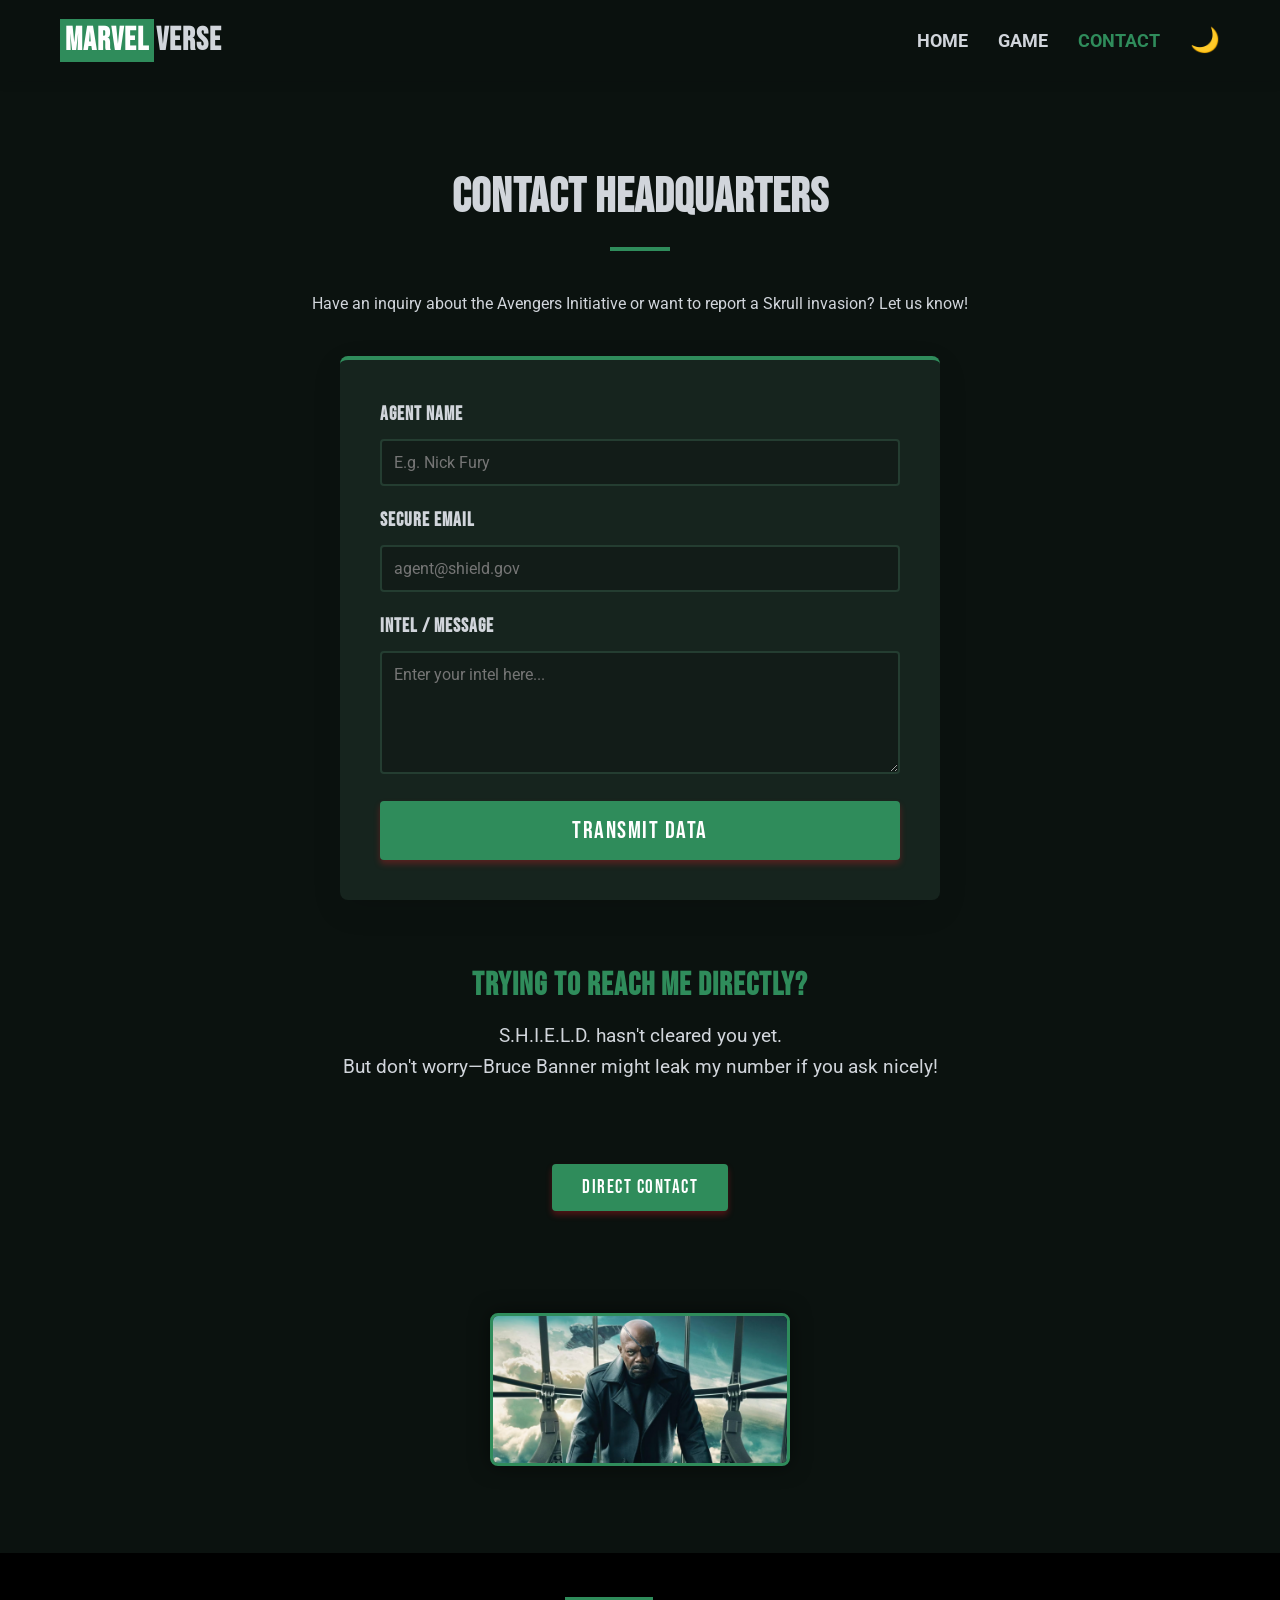
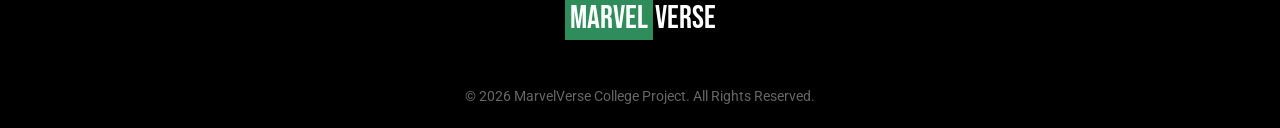
==== contact.html @ a959912c "first commit" ====
<!DOCTYPE html>
<html lang="en">
<head>
    <meta charset="UTF-8">
    <meta name="viewport" content="width=device-width, initial-scale=1.0">
    <title>MarvelVerse | Contact HQ</title>
    <!-- Google Fonts -->
    <link rel="preconnect" href="https://fonts.googleapis.com">
    <link rel="preconnect" href="https://fonts.gstatic.com" crossorigin>
    <link href="https://fonts.googleapis.com/css2?family=Bebas+Neue&family=Roboto:wght@300;400;700&display=swap" rel="stylesheet">
    <link rel="stylesheet" href="style.css">
    <style>
        .contact-form-wrapper {
            background-color: var(--card-bg);
            padding: 40px;
            border-radius: 8px;
            box-shadow: 0 10px 30px rgba(0,0,0,0.1);
            max-width: 600px;
            margin: 0 auto;
            border-top: 4px solid var(--primary-color);
        }

        .form-group {
            margin-bottom: 20px;
            position: relative;
        }

        .form-group label {
            display: block;
            margin-bottom: 8px;
            font-weight: bold;
            font-family: 'Bebas Neue', cursive;
            font-size: 1.2rem;
            letter-spacing: 1px;
        }

        .form-control {
            width: 100%;
            padding: 12px;
            border: 2px solid var(--border-color);
            background-color: var(--bg-alt);
            color: var(--text-color);
            border-radius: 4px;
            font-family: 'Roboto', sans-serif;
            font-size: 1rem;
            transition: var(--transition);
        }

        .form-control:focus {
            outline: none;
            border-color: var(--primary-color);
        }

        .error-msg {
            color: var(--primary-color);
            font-size: 0.85rem;
            margin-top: 5px;
            display: none;
            font-weight: bold;
        }

        .success-msg {
            background-color: #28a745;
            color: white;
            padding: 15px;
            border-radius: 4px;
            text-align: center;
            font-weight: bold;
            margin-bottom: 20px;
            display: none;
        }

        .btn-submit {
            width: 100%;
            padding: 15px;
            font-size: 1.5rem;
        }

        @media (max-width: 480px) {
            .contact-form-wrapper {
                padding: 20px;
            }
        }
    </style>
</head>
<body class="bg-alt">
    <!-- Navbar -->
    <nav class="navbar" id="navbar">
        <div class="nav-container">
            <h1 class="logo"><a href="index.html" style="color:inherit;"><span class="marvel-bg">Marvel</span>Verse</a></h1>
            <ul class="nav-links">
                <li><a href="index.html">Home</a></li>
                <li><a href="game.html">Game</a></li>
                <li><a href="contact.html" class="active">Contact</a></li>
                <li><button id="theme-toggle" class="theme-btn" aria-label="Toggle Dark Mode">🌙</button></li>
            </ul>
            <div class="hamburger">
                <span class="bar"></span>
                <span class="bar"></span>
                <span class="bar"></span>
            </div>
        </div>
    </nav>

    <!-- Contact Section -->
    <section class="contact-section section-padding" style="margin-top: 80px; min-height: calc(100vh - 80px - 100px); display: flex; align-items: center;">
        <div class="container" style="width: 100%;">
            
            <div class="text-center fade-in scroll-anim" style="margin-bottom: 40px;">
                <h2 class="section-title">Contact Headquarters</h2>
                <div class="title-underline center-line colored"></div>
                <p>Have an inquiry about the Avengers Initiative or want to report a Skrull invasion? Let us know!</p>
            </div>

            <div class="contact-form-wrapper fade-in scroll-anim">
                <div id="success-box" class="success-msg">
                    Transmission Sent! We have received your message.
                </div>
                
                <form id="contact-form" action="https://formsubmit.co/chapagainbishes16@gmail.com" method="POST">
                    <!-- Disable FormSubmit captcha for smooth JS background transmission -->
                    <input type="hidden" name="_captcha" value="false">
                    
                    <div class="form-group">
                        <label for="name">Agent Name</label>
                        <input type="text" id="name" name="name" class="form-control" placeholder="E.g. Nick Fury">
                        <div class="error-msg" id="name-error">Name cannot be empty.</div>
                    </div>
                    
                    <div class="form-group">
                        <label for="email">Secure Email</label>
                        <input type="email" id="email" name="email" class="form-control" placeholder="agent@shield.gov">
                        <div class="error-msg" id="email-error">Please enter a valid email format.</div>
                    </div>
                    
                    <div class="form-group">
                        <label for="message">Intel / Message</label>
                        <textarea id="message" name="message" class="form-control" rows="5" placeholder="Enter your intel here..."></textarea>
                        <div class="error-msg" id="message-error">Message must be at least 10 characters long.</div>
                    </div>
                    
                    <button type="submit" class="btn btn-primary btn-submit">Transmit Data</button>
                </form>
            </div>
            
            <!-- Meme & Runaway Button Section -->
            <div class="meme-text text-center fade-in scroll-anim" style="margin-top: 60px;">
                <h3 style="color: var(--primary-color); font-family: 'Bebas Neue', cursive; font-size: 2rem; letter-spacing: 1px;">Trying to reach me directly?</h3>
                <p style="font-size: 1.2rem; margin-top: 10px;">S.H.I.E.L.D. hasn't cleared you yet.<br>But don't worry—Bruce Banner might leak my number if you ask nicely!</p>
                
                <div class="runaway-container" style="position: relative; height: 150px; width: 100%; margin-top: 30px; display: flex; justify-content: center; align-items: center;">
                    <button id="runaway-btn" class="btn btn-primary" style="position: absolute; transition: all 0.2s ease;">Direct Contact</button>
                </div>
                
                <div style="margin-top: 50px;">
                    <img src="assets/nickfury.avif" alt="Nick Fury Glare" style="max-width: 300px; border-radius: 8px; border: 3px solid var(--primary-color); box-shadow: 0 0 20px rgba(0,0,0,0.5);">
                </div>
            </div>

        </div>
    </section>

    <!-- Footer -->
    <footer>
        <div class="container footer-content">
            <div class="footer-logo"><span class="marvel-bg">Marvel</span>Verse</div>
            <p>&copy; 2026 MarvelVerse College Project. All Rights Reserved.</p>
        </div>
    </footer>

    <script src="script.js"></script>
</body>
</html>
---- style.css ----
/* =========================================
   VARIABLES & GLOBAL STYLES
   ========================================= */
:root {
    --primary-color: #2f8c5b; /* Doomsday Green */
    --primary-dark: #1b633b;
    --text-color: #d1d5db; /* Light gray text */
    --bg-color: #0b120f; /* Deep dark obsidian/green */
    --bg-alt: #121c18;
    --header-bg: rgba(11, 18, 15, 0.95);
    --card-bg: #16241e;
    --border-color: #243d31;
    --accent-gold: #c29f27;
    --doomsday-red: #EC1D24; /* Bold glowing red requirement */
    --transition: all 0.3s ease;
}

/* Dark Mode Variables */
[data-theme="dark"] {
    --primary-color: #1b633b;
    --text-color: #ffffff;
    --bg-color: #000000;
    --bg-alt: #0a0a0a;
    --header-bg: rgba(0, 0, 0, 0.95);
    --card-bg: #111111;
    --border-color: #222222;
}

* {
    margin: 0;
    padding: 0;
    box-sizing: border-box;
}

body {
    font-family: 'Roboto', sans-serif;
    color: var(--text-color);
    background-color: var(--bg-color);
    line-height: 1.6;
    transition: background-color 0.3s, color 0.3s;
    overflow-x: hidden;
}

h1, h2, h3, h4, .hero-title, .logo {
    font-family: 'Bebas Neue', cursive;
    letter-spacing: 1px;
}

a {
    text-decoration: none;
    color: var(--text-color);
    transition: var(--transition);
}

ul {
    list-style: none;
}

.container {
    max-width: 1200px;
    margin: 0 auto;
    padding: 0 20px;
}

.section-padding {
    padding: 80px 0;
}

.text-center { text-align: center; }
.text-white { color: #fff !important; }
.bg-dark { background-color: #111; color: #fff; }
[data-theme="dark"] .bg-dark { background-color: #0a0a0a; }

/* Buttons */
.btn {
    display: inline-block;
    padding: 12px 30px;
    font-size: 1.2rem;
    font-family: 'Bebas Neue', cursive;
    letter-spacing: 1.5px;
    border: none;
    cursor: pointer;
    border-radius: 4px;
    transition: var(--transition);
    text-transform: uppercase;
}

.btn-primary {
    background-color: var(--primary-color);
    color: #fff;
    box-shadow: 0 4px 6px rgba(236, 29, 36, 0.3);
}

.btn-primary:hover {
    background-color: var(--primary-dark);
    transform: translateY(-2px);
    box-shadow: 0 6px 12px rgba(236, 29, 36, 0.4);
}

/* Titles & Underlines */
.section-title {
    font-size: 3rem;
    margin-bottom: 10px;
    text-transform: uppercase;
}

.title-underline {
    height: 4px;
    width: 60px;
    background-color: var(--primary-color);
    margin-bottom: 30px;
}

.center-line {
    margin: 0 auto 40px auto;
}

/* =========================================
   NAVIGATION
   ========================================= */
.navbar {
    position: fixed;
    top: 0;
    left: 0;
    width: 100%;
    background-color: var(--header-bg);
    box-shadow: 0 2px 10px rgba(0,0,0,0.1);
    z-index: 1000;
    transition: var(--transition);
}

.nav-container {
    display: flex;
    justify-content: space-between;
    align-items: center;
    max-width: 1200px;
    margin: 0 auto;
    padding: 15px 20px;
}

.logo {
    font-size: 2rem;
    color: var(--text-color);
}

.marvel-bg {
    background-color: var(--primary-color);
    color: white;
    padding: 2px 5px;
    margin-right: 2px;
}

.nav-links {
    display: flex;
    align-items: center;
    gap: 30px;
}

.nav-links a {
    font-weight: 700;
    font-size: 1.1rem;
    text-transform: uppercase;
}

.nav-links a:hover,
.nav-links a.active {
    color: var(--primary-color);
}

.theme-btn {
    background: none;
    border: none;
    font-size: 1.5rem;
    cursor: pointer;
    color: var(--text-color);
}

/* Hamburger */
.hamburger {
    display: none;
    cursor: pointer;
}

.hamburger .bar {
    display: block;
    width: 25px;
    height: 3px;
    margin: 5px auto;
    -webkit-transition: all 0.3s ease-in-out;
    transition: all 0.3s ease-in-out;
    background-color: var(--text-color);
}

/* =========================================
   HERO SECTION
   ========================================= */
.hero {
    min-height: 100vh;
    background: url('assets/marvel.jpg') no-repeat center center;
    background-size: cover;
    background-position: center top; /* Keeps main Marvel characters' heads visible */
    background-attachment: fixed; /* Creates a premium parallax effect and helps perceived resolution */
    image-rendering: high-quality;
    position: relative;
    display: flex;
    align-items: center;
    justify-content: center;
    text-align: center;
    color: #fff;
    margin-top: 0;
}

.hero-overlay {
    position: absolute;
    top: 0;
    left: 0;
    width: 100%;
    height: 100%;
    background: rgba(0, 0, 0, 0.6);
    z-index: 1;
}

.hero-content {
    position: relative;
    z-index: 2;
    padding: 0 20px;
    max-width: 800px;
}

.hero-title {
    font-size: 5rem;
    text-transform: uppercase;
    margin-bottom: 20px;
    text-shadow: 2px 2px 10px rgba(0,0,0,0.8);
}

.hero-subtitle {
    font-size: 1.2rem;
    margin-bottom: 30px;
    text-shadow: 1px 1px 5px rgba(0,0,0,0.8);
}

/* =========================================
   STAN LEE SECTION
   ========================================= */
.flex-row {
    display: flex;
    align-items: center;
    gap: 50px;
}

.stan-image-wrapper {
    flex: 1;
}

.stan-image-wrapper img {
    width: 100%;
    max-width: 450px;
    height: auto;
    aspect-ratio: 4 / 5; /* Forces a consistent portrait layout */
    object-fit: cover; /* Prevents stretching and distortion */
    object-position: center top; /* Focuses clearly on Stan Lee's face */
    border-radius: 12px;
    box-shadow: 12px 12px 0 var(--primary-color), 0 10px 30px rgba(0,0,0,0.5); /* extra 3D pop */
    image-rendering: high-quality; /* Better resolution */
}

.stan-text-wrapper {
    flex: 1;
}

.stan-text-wrapper p {
    margin-bottom: 20px;
    font-size: 1.1rem;
}

/* =========================================
   UPCOMING MOVIES SECTION
   ========================================= */
.movies-grid {
    display: grid;
    grid-template-columns: repeat(auto-fit, minmax(300px, 1fr));
    gap: 40px;
    margin-top: 40px;
}

.movie-card {
    background-color: var(--card-bg);
    border-radius: 8px;
    overflow: hidden;
    box-shadow: 0 10px 20px rgba(0,0,0,0.5);
    border: 2px solid var(--border-color);
    transition: var(--transition);
}

.movie-card:hover {
    transform: translateY(-10px);
    box-shadow: 0 15px 30px rgba(47, 140, 91, 0.4);
    border-color: var(--primary-color);
}

.movie-image {
    width: 100%;
    height: 400px;
    object-fit: cover;
    border-bottom: 2px solid var(--border-color);
}

.movie-info {
    padding: 25px 20px;
    text-align: center;
}

.movie-info h3 {
    font-size: 2rem;
    margin-bottom: 10px;
    font-family: 'Bebas Neue', cursive;
    color: var(--text-color);
}

.movie-info p {
    font-size: 1rem;
    color: #999;
}

/* =========================================
   COUNTDOWN TIMER SECTION
   ========================================= */
.countdown-section {
    position: relative;
    overflow: hidden;
    background: radial-gradient(circle at center, #1a0505 0%, #000000 100%);
}

.countdown-container {
    display: flex;
    justify-content: center;
    gap: 20px;
    flex-wrap: wrap;
    margin: 40px 0;
}

.time-box {
    background-color: rgba(20, 0, 0, 0.8);
    border: 2px solid var(--doomsday-red);
    border-radius: 10px;
    padding: 20px;
    min-width: 120px;
    box-shadow: 0 0 15px rgba(236, 29, 36, 0.5); /* Glowing Red */
    animation: pulseGlow 2s infinite alternate;
}

.time-number {
    display: block;
    font-size: 4rem;
    font-family: 'Bebas Neue', cursive;
    color: var(--doomsday-red);
    text-shadow: 0 0 10px var(--doomsday-red);
}

.time-label {
    display: block;
    font-size: 1.2rem;
    color: #fff;
    text-transform: uppercase;
    letter-spacing: 2px;
}

.progress-bar-container {
    width: 100%;
    max-width: 600px;
    height: 10px;
    background-color: #333;
    border-radius: 5px;
    margin: 0 auto;
    overflow: hidden;
    box-shadow: 0 0 10px rgba(0,0,0,0.5) inset;
}

.progress-bar {
    height: 100%;
    width: 0%;
    background-color: var(--doomsday-red);
    box-shadow: 0 0 10px var(--doomsday-red);
    transition: width 1s linear;
}

@keyframes pulseGlow {
    0% { box-shadow: 0 0 10px rgba(236, 29, 36, 0.2); }
    100% { box-shadow: 0 0 25px rgba(236, 29, 36, 0.8); }
}

.shake-anim {
    animation: shake 0.5s infinite;
}

@keyframes shake {
    0% { transform: translate(1px, 1px) rotate(0deg); }
    10% { transform: translate(-1px, -2px) rotate(-1deg); }
    20% { transform: translate(-3px, 0px) rotate(1deg); }
    30% { transform: translate(3px, 2px) rotate(0deg); }
    40% { transform: translate(1px, -1px) rotate(1deg); }
    50% { transform: translate(-1px, 2px) rotate(-1deg); }
    60% { transform: translate(-3px, 1px) rotate(0deg); }
    70% { transform: translate(3px, 1px) rotate(-1deg); }
    80% { transform: translate(-1px, -1px) rotate(1deg); }
    90% { transform: translate(1px, 2px) rotate(0deg); }
    100% { transform: translate(1px, -2px) rotate(-1deg); }
}

/* =========================================
   TOPICS / CARDS SECTION
   ========================================= */
.features-grid {
    display: grid;
    grid-template-columns: repeat(auto-fit, minmax(280px, 1fr));
    gap: 30px;
    margin-top: 40px;
}

.feature-card {
    background-color: var(--card-bg);
    color: var(--text-color);
    padding: 30px 20px;
    border-radius: 8px;
    text-align: center;
    box-shadow: 0 5px 15px rgba(0,0,0,0.05);
    transition: var(--transition);
    border-top: 4px solid var(--primary-color);
}

.feature-card:hover {
    transform: translateY(-10px);
    box-shadow: 0 15px 30px rgba(0,0,0,0.1);
}

[data-theme="dark"] .feature-card {
    box-shadow: 0 5px 15px rgba(0,0,0,0.5);
}

[data-theme="dark"] .feature-card:hover {
    box-shadow: 0 15px 30px rgba(0,0,0,0.7);
}

.card-icon {
    font-size: 3rem;
    margin-bottom: 15px;
}

.feature-card h3 {
    font-size: 1.5rem;
    margin-bottom: 15px;
}

/* =========================================
   TEAM SECTION
   ========================================= */
.team-grid {
    display: grid;
    grid-template-columns: repeat(auto-fit, minmax(250px, 1fr));
    gap: 40px;
    margin-top: 40px;
}

.team-card {
    text-align: center;
}

.team-avatar {
    width: 180px;
    height: 180px;
    border-radius: 50%;
    object-fit: cover;
    margin-bottom: 20px;
    border: 5px solid var(--primary-color);
    transition: var(--transition);
}

.team-card:hover .team-avatar {
    transform: scale(1.05);
    box-shadow: 0 10px 20px rgba(236, 29, 36, 0.3);
}

.team-card h3 {
    font-size: 1.8rem;
    margin-bottom: 5px;
}

.team-card .role {
    color: #777;
    font-weight: 700;
}

[data-theme="dark"] .team-card .role {
    color: #aaa;
}

/* =========================================
   FOOTER
   ========================================= */
footer {
    background-color: #000;
    color: #fff;
    padding: 40px 0 20px;
    text-align: center;
}

.footer-content {
    display: flex;
    flex-direction: column;
    align-items: center;
    gap: 20px;
}

.footer-logo {
    font-family: 'Bebas Neue', cursive;
    font-size: 2rem;
}

.socials a {
    color: #fff;
    margin: 0 10px;
    font-size: 1.2rem;
    font-weight: bold;
    border: 2px solid #fff;
    border-radius: 50%;
    width: 40px;
    height: 40px;
    display: inline-flex;
    align-items: center;
    justify-content: center;
    transition: var(--transition);
}

.socials a:hover {
    background-color: var(--primary-color);
    border-color: var(--primary-color);
    color: #fff;
}

footer p {
    margin-top: 20px;
    color: #666;
    font-size: 0.9rem;
}

/* =========================================
   ANIMATIONS & UTILITIES
   ========================================= */
.fade-in {
    opacity: 0;
    transform: translateY(30px);
    transition: opacity 0.8s ease-out, transform 0.8s ease-out;
}

.fade-in.appear {
    opacity: 1;
    transform: translateY(0);
}

/* =========================================
   MEDIA QUERIES (RESPONSIVE)
   ========================================= */
@media (max-width: 768px) {
    .hamburger {
        display: block;
    }

    .hamburger.active .bar:nth-child(2) { opacity: 0; }
    .hamburger.active .bar:nth-child(1) { transform: translateY(8px) rotate(45deg); }
    .hamburger.active .bar:nth-child(3) { transform: translateY(-8px) rotate(-45deg); }

    .nav-links {
        position: fixed;
        left: -100%;
        top: 70px;
        gap: 0;
        flex-direction: column;
        background-color: var(--header-bg);
        width: 100%;
        text-align: center;
        transition: 0.3s;
        box-shadow: 0 10px 10px rgba(0,0,0,0.1);
        padding-bottom: 20px;
    }

    .nav-links.active {
        left: 0;
        overflow-y: auto;
        max-height: calc(100vh - 70px);
    }

    .nav-links li {
        margin: 16px 0;
    }

    .hero {
        background-attachment: scroll; /* Fixes iOS mobile bug with fixed background */
        background-position: center;
        min-height: 80vh; /* Better fitting for mobile viewports */
    }

    .hero-title {
        font-size: 3rem;
    }
    
    .hero-subtitle {
        font-size: 1.1rem;
    }

    .section-title {
        font-size: 2.2rem;
    }

    .flex-row {
        flex-direction: column;
        align-items: center;
        gap: 30px;
    }

    .stan-image-wrapper img {
        margin: 0 auto;
        display: block;
        max-width: 350px;
        width: 100%;
    }

    .movie-image {
        height: 300px;
    }

    .time-box {
        min-width: 90px;
        padding: 15px;
    }

    .time-number {
        font-size: 3rem;
    }

    .time-label {
        font-size: 1rem;
    }
    
    .movies-grid, .features-grid, .team-grid {
        gap: 20px;
        padding: 0 10px;
    }
}

@media (max-width: 480px) {
    .hero-title {
        font-size: 2.2rem;
    }

    .hero-subtitle {
        font-size: 1rem;
    }

    .section-title {
        font-size: 1.8rem;
    }

    .movies-grid {
        grid-template-columns: 1fr;
    }

    .features-grid {
        grid-template-columns: 1fr;
    }

    .team-grid {
        grid-template-columns: 1fr;
    }

    .container {
        padding: 0 15px; /* Adds extra breathing room to containers */
    }

    .countdown-container {
        gap: 10px;
    }

    .time-box {
        min-width: 70px;
        padding: 10px;
    }

    .time-number {
        font-size: 2rem;
    }

    .time-label {
        font-size: 0.8rem;
    }
    
    .btn {
        padding: 10px 20px;
        font-size: 1rem;
    }
    
    .section-padding {
        padding: 50px 0;
    }
    
    #doomsday-message {
        font-size: 1.8rem !important;
    }
}
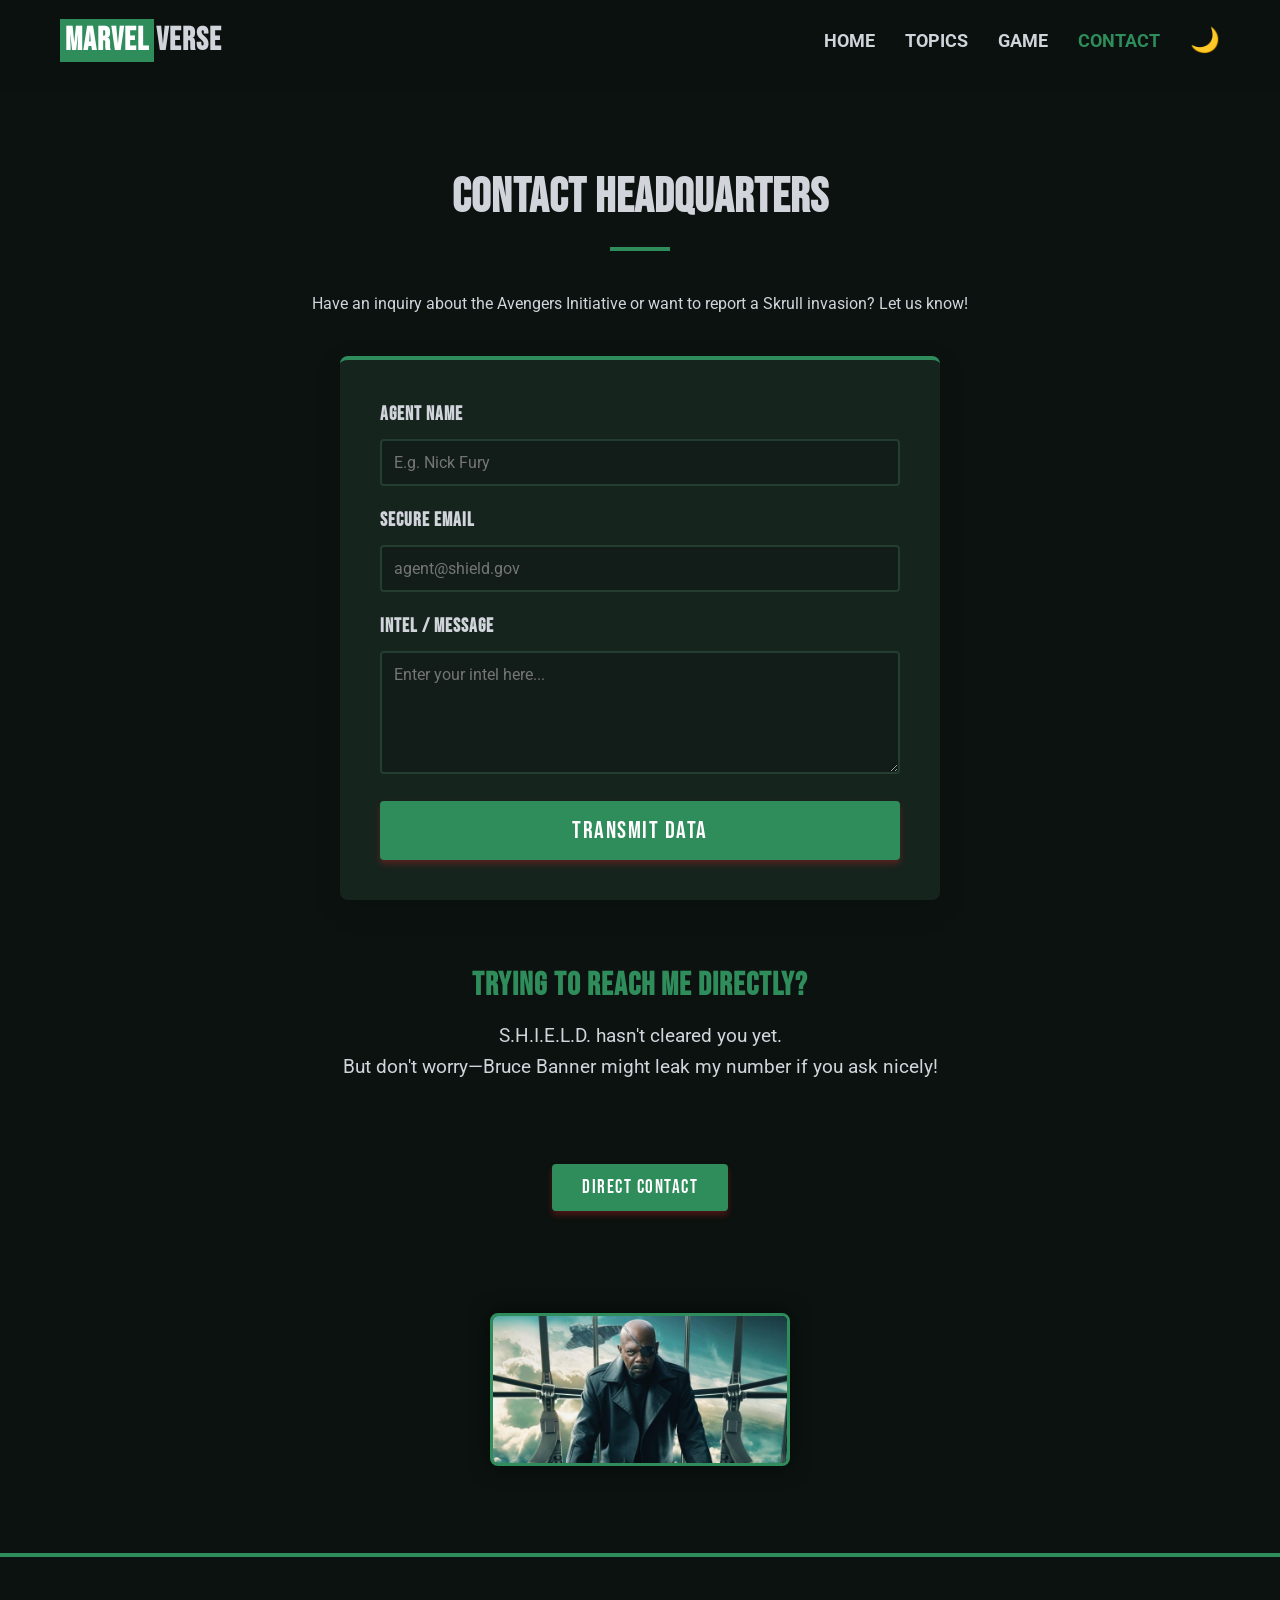
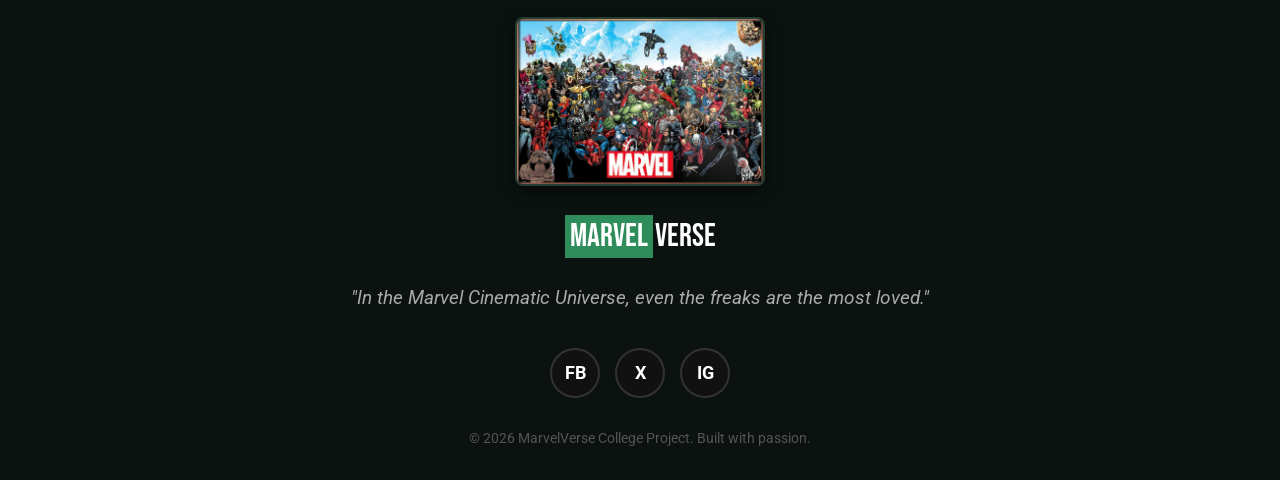
==== commit 9a24cfe8: "first commit" ====
--- a/contact.html
+++ b/contact.html
@@ -90,6 +90,7 @@
             <h1 class="logo"><a href="index.html" style="color:inherit;"><span class="marvel-bg">Marvel</span>Verse</a></h1>
             <ul class="nav-links">
                 <li><a href="index.html">Home</a></li>
+                <li><a href="topics.html">Topics</a></li>
                 <li><a href="game.html">Game</a></li>
                 <li><a href="contact.html" class="active">Contact</a></li>
                 <li><button id="theme-toggle" class="theme-btn" aria-label="Toggle Dark Mode">🌙</button></li>
@@ -160,11 +161,33 @@
         </div>
     </section>
 
+    <!-- Deadpool Custom Modal (Hidden by Default) -->
+    <div id="deadpool-modal" class="modal-overlay hidden">
+        <div class="modal-content text-center">
+            <span class="close-modal" id="close-dp-modal">&times;</span>
+            <img src="assets/deadpool.jpg" alt="Deadpool Intervenes" class="modal-image bounce-anim">
+            <h2 style="color: var(--doomsday-red); font-family: 'Bebas Neue', cursive; font-size: 2.5rem; margin-top: 15px;">Wait... how did you click that?!</h2>
+            <p style="font-size: 1.2rem; margin-top: 10px;">Damn, I am absolutely amazed!<br>S.H.I.E.L.D. security is useless against you.</p>
+            <p style="font-size: 1.5rem; font-weight: bold; margin-top: 15px; color: var(--primary-color);">Here's my direct line:<br>📞 9863199634</p>
+            <p style="font-style: italic; color: #888; font-size: 0.9rem; margin-top: 10px;">(Please don't tell Fury I gave it to you...)</p>
+        </div>
+    </div>
+
     <!-- Footer -->
     <footer>
-        <div class="container footer-content">
+        <div class="container footer-content fade-in scroll-anim">
+            <img src="assets/marvel.jpg" alt="Marvel Universe" class="footer-image">
             <div class="footer-logo"><span class="marvel-bg">Marvel</span>Verse</div>
-            <p>&copy; 2026 MarvelVerse College Project. All Rights Reserved.</p>
+            
+            <p class="footer-quote">"In the Marvel Cinematic Universe, even the freaks are the most loved."</p>
+            
+            <div class="socials">
+                <a href="https://www.facebook.com/Marvel/" target="_blank" rel="noopener noreferrer" title="Facebook">FB</a>
+                <a href="https://x.com/Marvel" target="_blank" rel="noopener noreferrer" title="X (Twitter)">X</a>
+                <a href="https://www.instagram.com/marvel/?hl=en" target="_blank" rel="noopener noreferrer" title="Instagram">IG</a>
+            </div>
+            
+            <p style="margin-top: 10px; color: #555; font-size: 0.85rem;">&copy; 2026 MarvelVerse College Project. Built with passion.</p>
         </div>
     </footer>
 
--- a/style.css
+++ b/style.css
@@ -196,11 +196,9 @@
    ========================================= */
 .hero {
     min-height: 100vh;
-    background: url('assets/marvel.jpg') no-repeat center center;
+    background: #000 url('assets/marvel.jpg') no-repeat center center;
     background-size: cover;
-    background-position: center top; /* Keeps main Marvel characters' heads visible */
-    background-attachment: fixed; /* Creates a premium parallax effect and helps perceived resolution */
-    image-rendering: high-quality;
+    background-attachment: fixed; /* Creates a premium parallax effect */
     position: relative;
     display: flex;
     align-items: center;
@@ -208,6 +206,30 @@
     text-align: center;
     color: #fff;
     margin-top: 0;
+    overflow: hidden; /* Prevent video overflow */
+}
+
+.hero-video {
+    position: absolute;
+    top: 50%;
+    left: 50%;
+    width: 100vw;
+    height: 100vh;
+    min-width: 100%;
+    min-height: 100%;
+    object-fit: cover;
+    transform: translate(-50%, -50%);
+    z-index: 0;
+}
+
+.hero-center-img {
+    width: 100%;
+    max-width: 320px;
+    height: auto;
+    border-radius: 12px;
+    box-shadow: 0 10px 40px rgba(0,0,0,0.8), 0 0 20px rgba(236, 29, 36, 0.4);
+    border: 3px solid var(--doomsday-red);
+    margin-bottom: 25px;
 }
 
 .hero-overlay {
@@ -329,7 +351,25 @@
 .countdown-section {
     position: relative;
     overflow: hidden;
-    background: radial-gradient(circle at center, #1a0505 0%, #000000 100%);
+    background: url('assets/doomsday.jpg') no-repeat center center;
+    background-size: cover;
+    background-attachment: fixed;
+}
+
+.countdown-section::before {
+    content: '';
+    position: absolute;
+    top: 0; left: 0; width: 100%; height: 100%;
+    background: rgba(0, 0, 0, 0.7);
+    z-index: 0;
+}
+
+.countdown-section .container, 
+.countdown-section h2, 
+.countdown-section p, 
+.countdown-section .progress-bar-container {
+    position: relative;
+    z-index: 10;
 }
 
 .countdown-container {
@@ -499,10 +539,11 @@
    FOOTER
    ========================================= */
 footer {
-    background-color: #000;
+    background-color: #0b120f;
     color: #fff;
-    padding: 40px 0 20px;
+    padding: 60px 0 30px;
     text-align: center;
+    border-top: 4px solid var(--primary-color);
 }
 
 .footer-content {
@@ -512,37 +553,59 @@
     gap: 20px;
 }
 
+.footer-image {
+    width: 100%;
+    max-width: 250px;
+    border-radius: 8px;
+    box-shadow: 0 5px 15px rgba(0,0,0,0.5);
+    border: 2px solid var(--border-color);
+    margin-bottom: 5px;
+}
+
+.footer-quote {
+    font-style: italic;
+    font-size: 1.2rem;
+    color: #aaa;
+    max-width: 600px;
+    margin: 0 auto;
+    font-family: 'Roboto', sans-serif;
+}
+
 .footer-logo {
     font-family: 'Bebas Neue', cursive;
     font-size: 2rem;
 }
 
+.socials {
+    margin-top: 15px;
+    display: flex;
+    gap: 15px;
+}
+
 .socials a {
     color: #fff;
-    margin: 0 10px;
-    font-size: 1.2rem;
+    font-size: 1.1rem;
     font-weight: bold;
-    border: 2px solid #fff;
+    border: 2px solid #333;
     border-radius: 50%;
-    width: 40px;
-    height: 40px;
+    width: 50px;
+    height: 50px;
     display: inline-flex;
     align-items: center;
     justify-content: center;
-    transition: var(--transition);
+    transition: all 0.3s cubic-bezier(0.175, 0.885, 0.32, 1.275);
+    background: #111;
+    text-decoration: none;
 }
 
 .socials a:hover {
     background-color: var(--primary-color);
     border-color: var(--primary-color);
     color: #fff;
-}
-
-footer p {
-    margin-top: 20px;
-    color: #666;
-    font-size: 0.9rem;
-}
+    transform: translateY(-5px) scale(1.1);
+    box-shadow: 0 10px 20px rgba(47, 140, 91, 0.4);
+}
+
 
 /* =========================================
    ANIMATIONS & UTILITIES
@@ -556,6 +619,72 @@
 .fade-in.appear {
     opacity: 1;
     transform: translateY(0);
+}
+
+/* =========================================
+   MODALS
+   ========================================= */
+.modal-overlay {
+    position: fixed;
+    top: 0; left: 0; width: 100%; height: 100%;
+    background: rgba(0,0,0,0.85);
+    z-index: 10000;
+    display: flex;
+    align-items: center;
+    justify-content: center;
+    opacity: 1;
+    visibility: visible;
+    transition: all 0.3s ease;
+}
+
+.modal-overlay.hidden {
+    opacity: 0;
+    visibility: hidden;
+    pointer-events: none;
+}
+
+.modal-content {
+    background: var(--card-bg);
+    padding: 40px;
+    border-radius: 12px;
+    border: 3px solid var(--doomsday-red);
+    box-shadow: 0 10px 40px rgba(236, 29, 36, 0.4);
+    max-width: 500px;
+    width: 90%;
+    position: relative;
+    color: var(--text-color);
+}
+
+.close-modal {
+    position: absolute;
+    top: 10px; right: 15px;
+    font-size: 2rem;
+    color: #fff;
+    cursor: pointer;
+    transition: color 0.2s;
+}
+
+.close-modal:hover {
+    color: var(--doomsday-red);
+}
+
+.modal-image {
+    width: 100%;
+    max-width: 250px;
+    border-radius: 8px;
+    box-shadow: 0 5px 15px rgba(0,0,0,0.5);
+    margin: 0 auto;
+    display: block;
+}
+
+.bounce-anim {
+    animation: bounce 2s infinite;
+}
+
+@keyframes bounce {
+    0%, 20%, 50%, 80%, 100% { transform: translateY(0); }
+    40% { transform: translateY(-20px); }
+    60% { transform: translateY(-10px); }
 }
 
 /* =========================================
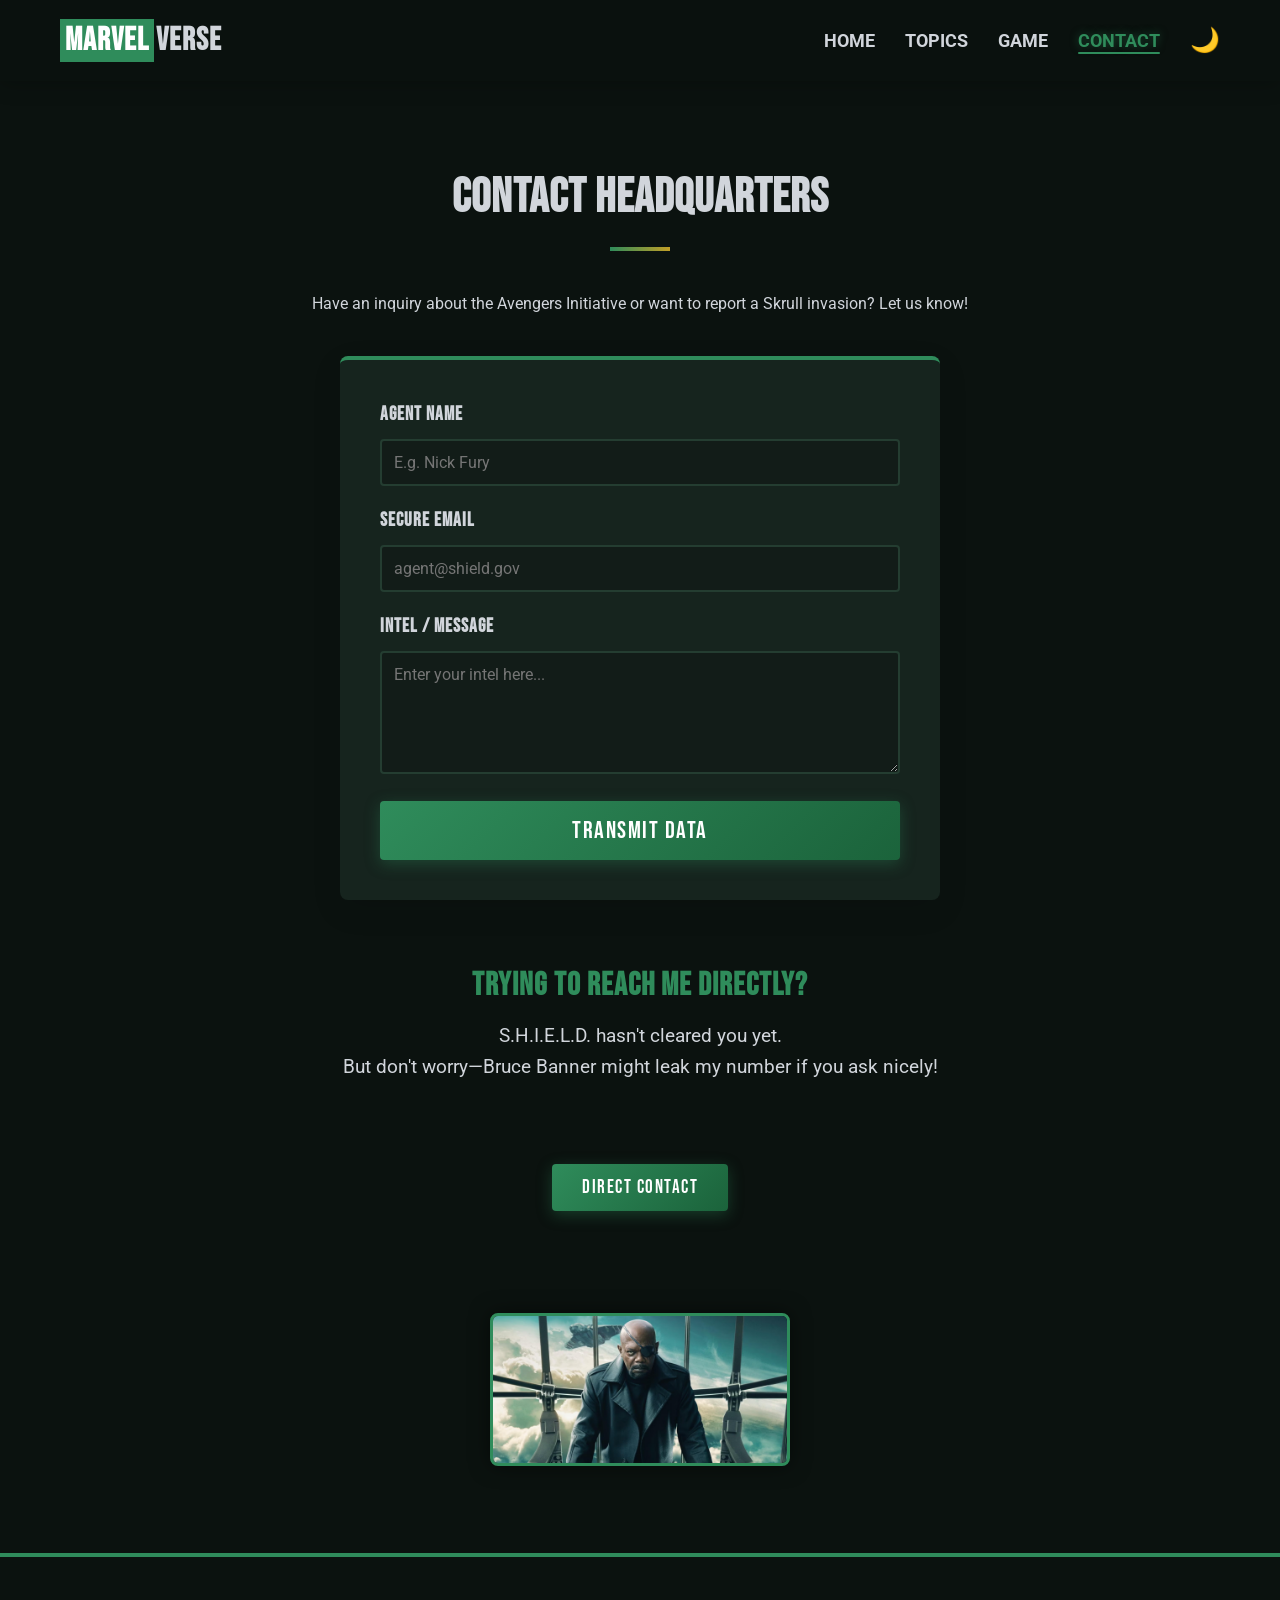
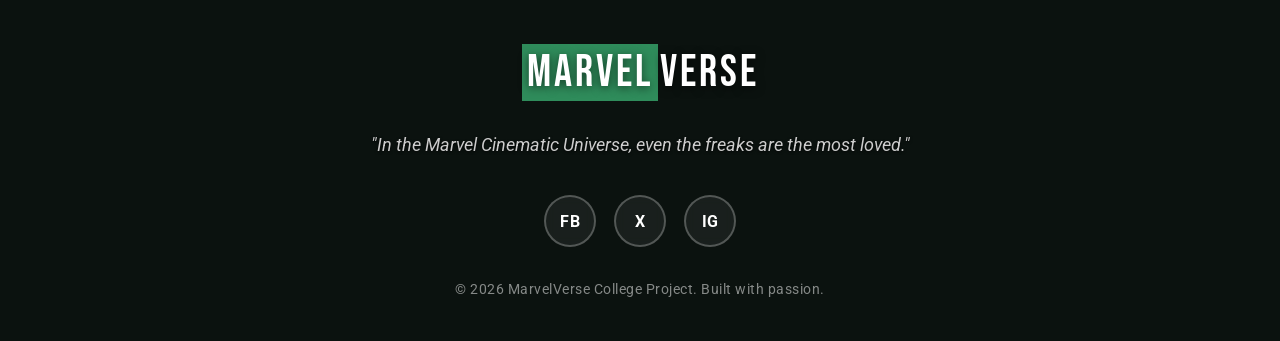
==== commit ab450bb6: "updated" ====
--- a/contact.html
+++ b/contact.html
@@ -176,7 +176,6 @@
     <!-- Footer -->
     <footer>
         <div class="container footer-content fade-in scroll-anim">
-            <img src="assets/marvel.jpg" alt="Marvel Universe" class="footer-image">
             <div class="footer-logo"><span class="marvel-bg">Marvel</span>Verse</div>
             
             <p class="footer-quote">"In the Marvel Cinematic Universe, even the freaks are the most loved."</p>
@@ -187,7 +186,7 @@
                 <a href="https://www.instagram.com/marvel/?hl=en" target="_blank" rel="noopener noreferrer" title="Instagram">IG</a>
             </div>
             
-            <p style="margin-top: 10px; color: #555; font-size: 0.85rem;">&copy; 2026 MarvelVerse College Project. Built with passion.</p>
+            <p class="footer-copy">&copy; 2026 MarvelVerse College Project. Built with passion.</p>
         </div>
     </footer>
 
--- a/style.css
+++ b/style.css
@@ -7,12 +7,15 @@
     --text-color: #d1d5db; /* Light gray text */
     --bg-color: #0b120f; /* Deep dark obsidian/green */
     --bg-alt: #121c18;
-    --header-bg: rgba(11, 18, 15, 0.95);
+    --header-bg: rgba(11, 18, 15, 0.97);
     --card-bg: #16241e;
     --border-color: #243d31;
     --accent-gold: #c29f27;
     --doomsday-red: #EC1D24; /* Bold glowing red requirement */
-    --transition: all 0.3s ease;
+    --transition: all 0.35s cubic-bezier(0.25, 0.46, 0.45, 0.94);
+    --transition-fast: all 0.18s ease;
+    --glow-green: 0 0 18px rgba(47,140,91,0.55);
+    --glow-red: 0 0 18px rgba(236,29,36,0.55);
 }
 
 /* Dark Mode Variables */
@@ -86,15 +89,30 @@
 }
 
 .btn-primary {
-    background-color: var(--primary-color);
+    background: linear-gradient(135deg, var(--primary-color), var(--primary-dark));
     color: #fff;
-    box-shadow: 0 4px 6px rgba(236, 29, 36, 0.3);
+    box-shadow: 0 4px 15px rgba(47, 140, 91, 0.35);
+    position: relative;
+    overflow: hidden;
+}
+
+.btn-primary::after {
+    content: '';
+    position: absolute;
+    inset: 0;
+    background: linear-gradient(135deg, rgba(255,255,255,0.15), transparent);
+    opacity: 0;
+    transition: opacity 0.25s ease;
+}
+
+.btn-primary:hover::after {
+    opacity: 1;
 }
 
 .btn-primary:hover {
-    background-color: var(--primary-dark);
-    transform: translateY(-2px);
-    box-shadow: 0 6px 12px rgba(236, 29, 36, 0.4);
+    background: linear-gradient(135deg, #37a56c, var(--primary-color));
+    transform: translateY(-3px);
+    box-shadow: 0 8px 24px rgba(47, 140, 91, 0.5);
 }
 
 /* Titles & Underlines */
@@ -124,9 +142,11 @@
     left: 0;
     width: 100%;
     background-color: var(--header-bg);
-    box-shadow: 0 2px 10px rgba(0,0,0,0.1);
+    box-shadow: 0 2px 20px rgba(0,0,0,0.25);
     z-index: 1000;
-    transition: var(--transition);
+    transition: padding 0.35s ease, box-shadow 0.35s ease, background-color 0.35s ease;
+    backdrop-filter: blur(12px);
+    -webkit-backdrop-filter: blur(12px);
 }
 
 .nav-container {
@@ -165,6 +185,28 @@
 .nav-links a:hover,
 .nav-links a.active {
     color: var(--primary-color);
+    text-shadow: 0 0 8px rgba(47,140,91,0.5);
+}
+
+.nav-links a {
+    position: relative;
+}
+
+.nav-links a::after {
+    content: '';
+    position: absolute;
+    bottom: -3px;
+    left: 0;
+    width: 0;
+    height: 2px;
+    background: var(--primary-color);
+    transition: width 0.3s ease;
+    border-radius: 2px;
+}
+
+.nav-links a:hover::after,
+.nav-links a.active::after {
+    width: 100%;
 }
 
 .theme-btn {
@@ -306,26 +348,38 @@
     margin-top: 40px;
 }
 
+.movie-image {
+    width: 100%;
+    height: 420px;
+    object-fit: cover;
+    object-position: center center;
+    border-bottom: 2px solid var(--border-color);
+    transition: transform 0.5s ease;
+}
+
+/* Spiderman image needs to focus on the character, not the top/edges */
+.movie-image--spiderman {
+    object-position: center 20%;
+    height: 420px;
+}
+
+.movie-card:hover .movie-image {
+    transform: scale(1.04);
+}
+
 .movie-card {
     background-color: var(--card-bg);
-    border-radius: 8px;
+    border-radius: 12px;
     overflow: hidden;
-    box-shadow: 0 10px 20px rgba(0,0,0,0.5);
+    box-shadow: 0 10px 30px rgba(0,0,0,0.6);
     border: 2px solid var(--border-color);
-    transition: var(--transition);
+    transition: transform 0.4s cubic-bezier(0.25, 0.46, 0.45, 0.94), box-shadow 0.4s ease, border-color 0.4s ease;
 }
 
 .movie-card:hover {
-    transform: translateY(-10px);
-    box-shadow: 0 15px 30px rgba(47, 140, 91, 0.4);
+    transform: translateY(-12px) scale(1.01);
+    box-shadow: 0 20px 45px rgba(47, 140, 91, 0.45);
     border-color: var(--primary-color);
-}
-
-.movie-image {
-    width: 100%;
-    height: 400px;
-    object-fit: cover;
-    border-bottom: 2px solid var(--border-color);
 }
 
 .movie-info {
@@ -461,17 +515,37 @@
 .feature-card {
     background-color: var(--card-bg);
     color: var(--text-color);
-    padding: 30px 20px;
-    border-radius: 8px;
+    padding: 35px 25px;
+    border-radius: 12px;
     text-align: center;
-    box-shadow: 0 5px 15px rgba(0,0,0,0.05);
-    transition: var(--transition);
+    box-shadow: 0 5px 20px rgba(0,0,0,0.15);
+    transition: transform 0.4s cubic-bezier(0.25, 0.46, 0.45, 0.94), box-shadow 0.4s ease, border-color 0.4s ease;
     border-top: 4px solid var(--primary-color);
+    border: 1px solid var(--border-color);
+    border-top: 4px solid var(--primary-color);
+    position: relative;
+    overflow: hidden;
+}
+
+.feature-card::before {
+    content: '';
+    position: absolute;
+    top: 0;
+    left: -100%;
+    width: 100%;
+    height: 3px;
+    background: linear-gradient(90deg, transparent, var(--primary-color), transparent);
+    transition: left 0.5s ease;
+}
+
+.feature-card:hover::before {
+    left: 100%;
 }
 
 .feature-card:hover {
-    transform: translateY(-10px);
-    box-shadow: 0 15px 30px rgba(0,0,0,0.1);
+    transform: translateY(-12px) scale(1.02);
+    box-shadow: 0 20px 40px rgba(47,140,91,0.25);
+    border-color: var(--primary-color);
 }
 
 [data-theme="dark"] .feature-card {
@@ -504,6 +578,11 @@
 
 .team-card {
     text-align: center;
+    transition: transform 0.4s ease;
+}
+
+.team-card:hover {
+    transform: translateY(-6px);
 }
 
 .team-avatar {
@@ -512,13 +591,15 @@
     border-radius: 50%;
     object-fit: cover;
     margin-bottom: 20px;
-    border: 5px solid var(--primary-color);
-    transition: var(--transition);
+    border: 4px solid var(--primary-color);
+    transition: transform 0.4s ease, box-shadow 0.4s ease, border-color 0.4s ease;
+    box-shadow: 0 4px 15px rgba(0,0,0,0.4);
 }
 
 .team-card:hover .team-avatar {
-    transform: scale(1.05);
-    box-shadow: 0 10px 20px rgba(236, 29, 36, 0.3);
+    transform: scale(1.08) rotate(2deg);
+    box-shadow: 0 12px 30px rgba(47,140,91,0.45);
+    border-color: var(--accent-gold);
 }
 
 .team-card h3 {
@@ -538,72 +619,101 @@
 /* =========================================
    FOOTER
    ========================================= */
-footer {
-    background-color: #0b120f;
+footer, .site-footer {
+    position: relative;
     color: #fff;
-    padding: 60px 0 30px;
+    padding: 80px 0 40px;
     text-align: center;
     border-top: 4px solid var(--primary-color);
+    overflow: hidden;
+}
+
+/* Home page only — background image footer */
+.site-footer {
+    background: url('assets/marvel.jpg') no-repeat center center;
+    background-size: cover;
+    background-attachment: fixed;
+}
+
+.footer-bg-overlay {
+    position: absolute;
+    inset: 0;
+    background: linear-gradient(
+        to bottom,
+        rgba(11, 18, 15, 0.88) 0%,
+        rgba(0, 0, 0, 0.92) 100%
+    );
+    z-index: 0;
+}
+
+/* Non-home footers — solid dark */
+footer:not(.site-footer) {
+    background-color: #0b120f;
 }
 
 .footer-content {
+    position: relative;
+    z-index: 1;
     display: flex;
     flex-direction: column;
     align-items: center;
     gap: 20px;
 }
 
-.footer-image {
-    width: 100%;
-    max-width: 250px;
-    border-radius: 8px;
-    box-shadow: 0 5px 15px rgba(0,0,0,0.5);
-    border: 2px solid var(--border-color);
-    margin-bottom: 5px;
+.footer-logo {
+    font-family: 'Bebas Neue', cursive;
+    font-size: 2.8rem;
+    letter-spacing: 3px;
+    text-shadow: 0 2px 10px rgba(0,0,0,0.6);
+    animation: footerLogoPulse 3s ease-in-out infinite;
+}
+
+@keyframes footerLogoPulse {
+    0%, 100% { text-shadow: 0 2px 10px rgba(47,140,91,0.3); }
+    50%       { text-shadow: 0 2px 20px rgba(47,140,91,0.7), 0 0 40px rgba(47,140,91,0.2); }
 }
 
 .footer-quote {
     font-style: italic;
-    font-size: 1.2rem;
-    color: #aaa;
+    font-size: 1.15rem;
+    color: #ccc;
     max-width: 600px;
     margin: 0 auto;
     font-family: 'Roboto', sans-serif;
-}
-
-.footer-logo {
-    font-family: 'Bebas Neue', cursive;
-    font-size: 2rem;
+    line-height: 1.7;
+    text-shadow: 0 1px 3px rgba(0,0,0,0.8);
 }
 
 .socials {
     margin-top: 15px;
     display: flex;
-    gap: 15px;
+    gap: 18px;
 }
 
 .socials a {
     color: #fff;
-    font-size: 1.1rem;
+    font-size: 1rem;
     font-weight: bold;
-    border: 2px solid #333;
+    border: 2px solid rgba(255,255,255,0.25);
     border-radius: 50%;
-    width: 50px;
-    height: 50px;
+    width: 52px;
+    height: 52px;
     display: inline-flex;
     align-items: center;
     justify-content: center;
-    transition: all 0.3s cubic-bezier(0.175, 0.885, 0.32, 1.275);
-    background: #111;
+    transition: all 0.35s cubic-bezier(0.175, 0.885, 0.32, 1.275);
+    background: rgba(255,255,255,0.06);
     text-decoration: none;
+    backdrop-filter: blur(6px);
+    letter-spacing: 0.5px;
 }
 
 .socials a:hover {
     background-color: var(--primary-color);
     border-color: var(--primary-color);
     color: #fff;
-    transform: translateY(-5px) scale(1.1);
-    box-shadow: 0 10px 20px rgba(47, 140, 91, 0.4);
+    transform: translateY(-7px) scale(1.15);
+    box-shadow: 0 12px 25px rgba(47, 140, 91, 0.5);
 }
 
 
@@ -612,13 +722,150 @@
    ========================================= */
 .fade-in {
     opacity: 0;
-    transform: translateY(30px);
-    transition: opacity 0.8s ease-out, transform 0.8s ease-out;
+    transform: translateY(40px);
+    transition: opacity 0.75s cubic-bezier(0.25, 0.46, 0.45, 0.94),
+                transform 0.75s cubic-bezier(0.25, 0.46, 0.45, 0.94);
 }
 
 .fade-in.appear {
     opacity: 1;
     transform: translateY(0);
+}
+
+/* Staggered delay for grid children */
+.movies-grid .movie-card:nth-child(1).appear,
+.features-grid .feature-card:nth-child(1).appear,
+.team-grid .team-card:nth-child(1).appear { transition-delay: 0.05s; }
+
+.movies-grid .movie-card:nth-child(2).appear,
+.features-grid .feature-card:nth-child(2).appear,
+.team-grid .team-card:nth-child(2).appear { transition-delay: 0.15s; }
+
+.features-grid .feature-card:nth-child(3).appear,
+.team-grid .team-card:nth-child(3).appear { transition-delay: 0.25s; }
+
+.features-grid .feature-card:nth-child(4).appear,
+.team-grid .team-card:nth-child(4).appear { transition-delay: 0.35s; }
+
+.features-grid .feature-card:nth-child(5).appear { transition-delay: 0.45s; }
+
+/* Smooth scroll */
+html {
+    scroll-behavior: smooth;
+}
+
+/* Footer copyright text */
+.footer-copy {
+    margin-top: 12px;
+    color: rgba(255,255,255,0.5);
+    font-size: 0.85rem;
+    letter-spacing: 0.5px;
+}
+
+/* Card icon spin on hover */
+.card-icon {
+    display: inline-block;
+    font-size: 3rem;
+    margin-bottom: 15px;
+    transition: transform 0.4s cubic-bezier(0.34, 1.56, 0.64, 1);
+}
+
+.feature-card:hover .card-icon {
+    transform: scale(1.3) rotate(12deg);
+}
+
+/* Hero center image — enhanced glow pulse */
+.hero-center-img {
+    animation: heroImgPulse 3.5s ease-in-out infinite;
+}
+
+@keyframes heroImgPulse {
+    0%, 100% {
+        box-shadow: 0 10px 40px rgba(0,0,0,0.8), 0 0 20px rgba(236,29,36,0.4);
+    }
+    50% {
+        box-shadow: 0 10px 60px rgba(0,0,0,0.9), 0 0 40px rgba(236,29,36,0.75), 0 0 80px rgba(236,29,36,0.2);
+    }
+}
+
+/* Colored title underline */
+.title-underline.colored {
+    background: linear-gradient(90deg, var(--primary-color), var(--accent-gold), var(--primary-color));
+    background-size: 200% auto;
+    animation: shimmerLine 3s linear infinite;
+}
+
+@keyframes shimmerLine {
+    0%   { background-position: 0% center; }
+    100% { background-position: 200% center; }
+}
+
+/* Inner page hero banner (Topics, Game, Contact) */
+.page-hero-banner {
+    margin-top: 70px;
+    padding: 45px 20px 30px;
+    background: linear-gradient(
+        135deg,
+        rgba(11,18,15,0.0) 0%,
+        var(--bg-color) 100%
+    );
+    border-bottom: 1px solid var(--border-color);
+    text-align: center;
+    position: relative;
+    overflow: hidden;
+}
+
+.page-hero-banner::before {
+    content: '';
+    position: absolute;
+    inset: 0;
+    background: radial-gradient(ellipse at top center, rgba(47,140,91,0.12) 0%, transparent 70%);
+    pointer-events: none;
+}
+
+.page-hero-banner h1 {
+    font-family: 'Bebas Neue', cursive;
+    font-size: 3.5rem;
+    letter-spacing: 3px;
+    color: var(--text-color);
+    position: relative;
+    z-index: 1;
+}
+
+.page-hero-banner h1 span {
+    color: var(--primary-color);
+}
+
+.page-hero-banner .banner-line {
+    width: 80px;
+    height: 3px;
+    background: var(--primary-color);
+    margin: 12px auto 0;
+    border-radius: 2px;
+}
+
+/* Navbar scrolled state (driven by JS adding .scrolled class) */
+.navbar.scrolled {
+    padding: 8px 0;
+    box-shadow: 0 4px 30px rgba(0,0,0,0.5);
+    background-color: rgba(11,18,15, 0.99);
+}
+
+/* Section entrance shimmer (decorative divider) */
+.section-divider {
+    width: 100%;
+    height: 1px;
+    background: linear-gradient(90deg, transparent, var(--border-color), transparent);
+    margin: 0 auto;
+}
+
+/* Stan Lee blockquote enhanced */
+blockquote {
+    transition: border-color 0.3s ease;
+}
+
+blockquote:hover {
+    border-left-color: var(--accent-gold) !important;
 }
 
 /* =========================================
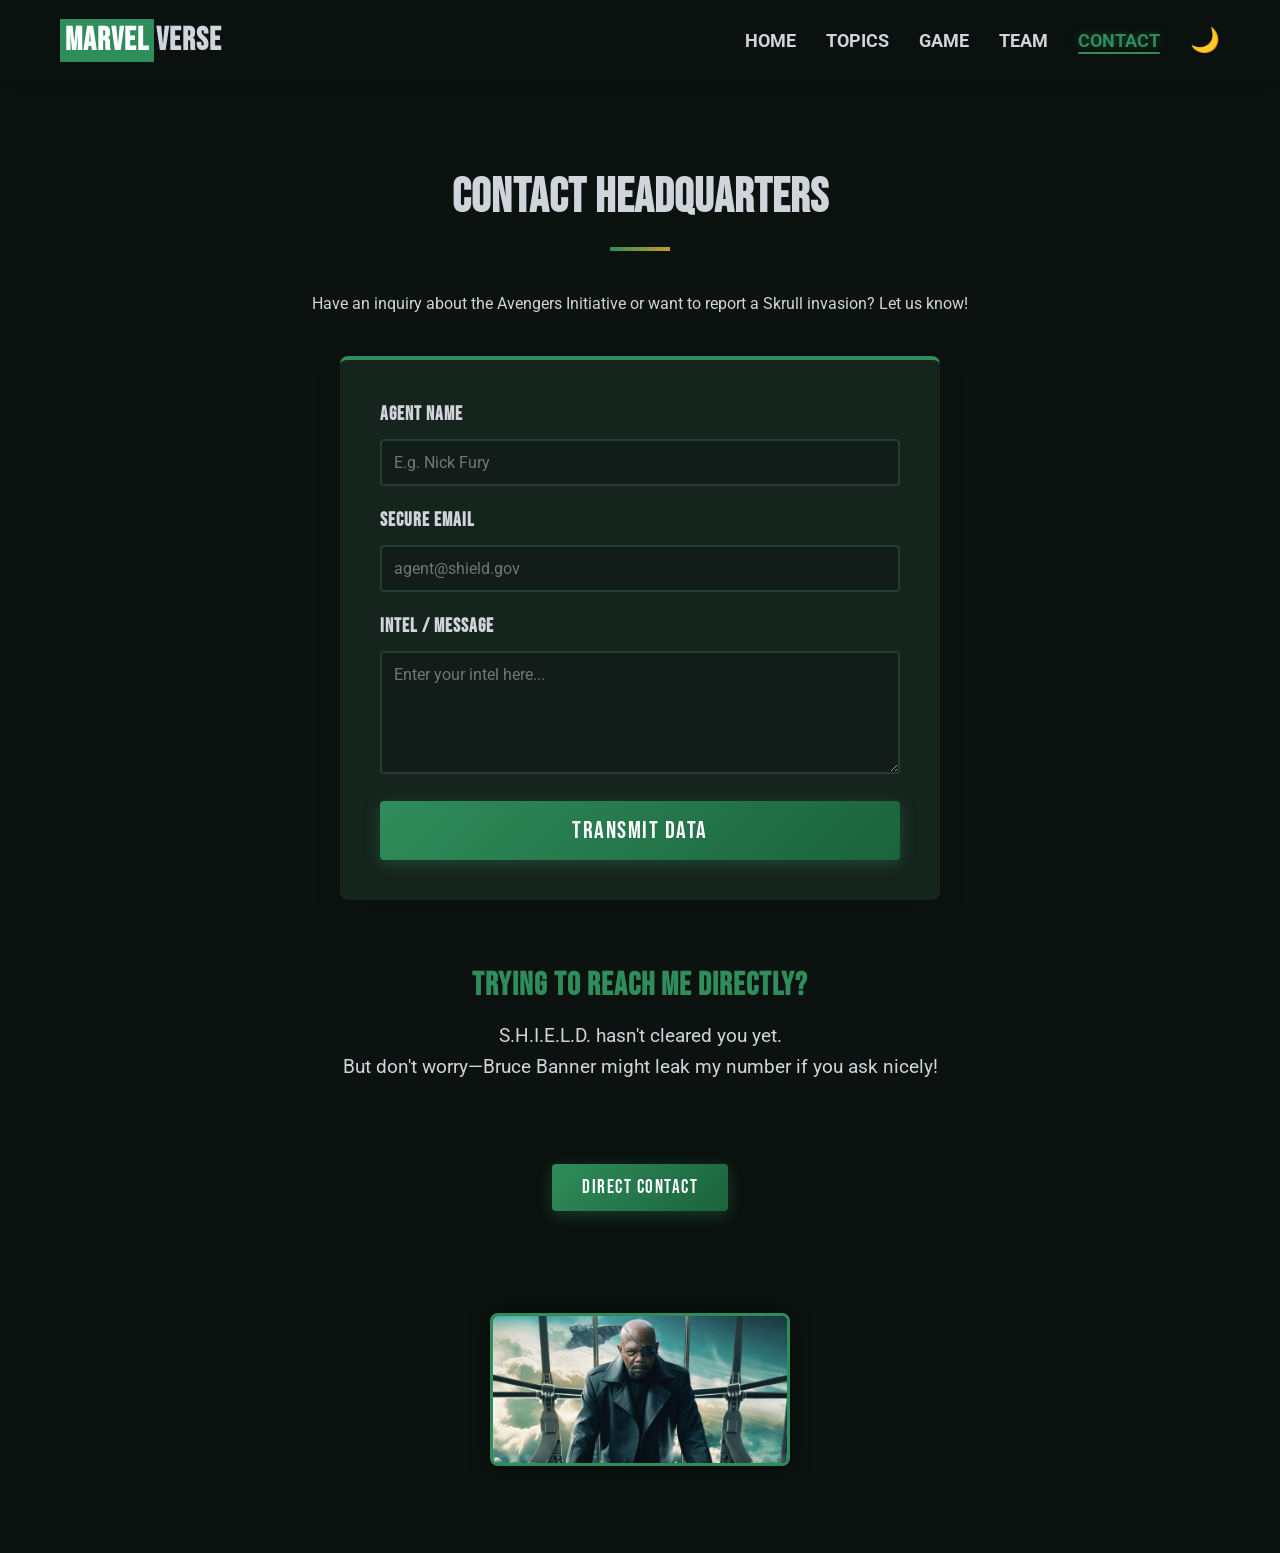
==== commit af149bcb: "Add files via upload" ====
--- a/contact.html
+++ b/contact.html
@@ -1,195 +1,180 @@
-<!DOCTYPE html>
-<html lang="en">
-<head>
-    <meta charset="UTF-8">
-    <meta name="viewport" content="width=device-width, initial-scale=1.0">
-    <title>MarvelVerse | Contact HQ</title>
-    <!-- Google Fonts -->
-    <link rel="preconnect" href="https://fonts.googleapis.com">
-    <link rel="preconnect" href="https://fonts.gstatic.com" crossorigin>
-    <link href="https://fonts.googleapis.com/css2?family=Bebas+Neue&family=Roboto:wght@300;400;700&display=swap" rel="stylesheet">
-    <link rel="stylesheet" href="style.css">
-    <style>
-        .contact-form-wrapper {
-            background-color: var(--card-bg);
-            padding: 40px;
-            border-radius: 8px;
-            box-shadow: 0 10px 30px rgba(0,0,0,0.1);
-            max-width: 600px;
-            margin: 0 auto;
-            border-top: 4px solid var(--primary-color);
-        }
-
-        .form-group {
-            margin-bottom: 20px;
-            position: relative;
-        }
-
-        .form-group label {
-            display: block;
-            margin-bottom: 8px;
-            font-weight: bold;
-            font-family: 'Bebas Neue', cursive;
-            font-size: 1.2rem;
-            letter-spacing: 1px;
-        }
-
-        .form-control {
-            width: 100%;
-            padding: 12px;
-            border: 2px solid var(--border-color);
-            background-color: var(--bg-alt);
-            color: var(--text-color);
-            border-radius: 4px;
-            font-family: 'Roboto', sans-serif;
-            font-size: 1rem;
-            transition: var(--transition);
-        }
-
-        .form-control:focus {
-            outline: none;
-            border-color: var(--primary-color);
-        }
-
-        .error-msg {
-            color: var(--primary-color);
-            font-size: 0.85rem;
-            margin-top: 5px;
-            display: none;
-            font-weight: bold;
-        }
-
-        .success-msg {
-            background-color: #28a745;
-            color: white;
-            padding: 15px;
-            border-radius: 4px;
-            text-align: center;
-            font-weight: bold;
-            margin-bottom: 20px;
-            display: none;
-        }
-
-        .btn-submit {
-            width: 100%;
-            padding: 15px;
-            font-size: 1.5rem;
-        }
-
-        @media (max-width: 480px) {
-            .contact-form-wrapper {
-                padding: 20px;
-            }
-        }
-    </style>
-</head>
-<body class="bg-alt">
-    <!-- Navbar -->
-    <nav class="navbar" id="navbar">
-        <div class="nav-container">
-            <h1 class="logo"><a href="index.html" style="color:inherit;"><span class="marvel-bg">Marvel</span>Verse</a></h1>
-            <ul class="nav-links">
-                <li><a href="index.html">Home</a></li>
-                <li><a href="topics.html">Topics</a></li>
-                <li><a href="game.html">Game</a></li>
-                <li><a href="contact.html" class="active">Contact</a></li>
-                <li><button id="theme-toggle" class="theme-btn" aria-label="Toggle Dark Mode">🌙</button></li>
-            </ul>
-            <div class="hamburger">
-                <span class="bar"></span>
-                <span class="bar"></span>
-                <span class="bar"></span>
-            </div>
-        </div>
-    </nav>
-
-    <!-- Contact Section -->
-    <section class="contact-section section-padding" style="margin-top: 80px; min-height: calc(100vh - 80px - 100px); display: flex; align-items: center;">
-        <div class="container" style="width: 100%;">
-            
-            <div class="text-center fade-in scroll-anim" style="margin-bottom: 40px;">
-                <h2 class="section-title">Contact Headquarters</h2>
-                <div class="title-underline center-line colored"></div>
-                <p>Have an inquiry about the Avengers Initiative or want to report a Skrull invasion? Let us know!</p>
-            </div>
-
-            <div class="contact-form-wrapper fade-in scroll-anim">
-                <div id="success-box" class="success-msg">
-                    Transmission Sent! We have received your message.
-                </div>
-                
-                <form id="contact-form" action="https://formsubmit.co/chapagainbishes16@gmail.com" method="POST">
-                    <!-- Disable FormSubmit captcha for smooth JS background transmission -->
-                    <input type="hidden" name="_captcha" value="false">
-                    
-                    <div class="form-group">
-                        <label for="name">Agent Name</label>
-                        <input type="text" id="name" name="name" class="form-control" placeholder="E.g. Nick Fury">
-                        <div class="error-msg" id="name-error">Name cannot be empty.</div>
-                    </div>
-                    
-                    <div class="form-group">
-                        <label for="email">Secure Email</label>
-                        <input type="email" id="email" name="email" class="form-control" placeholder="agent@shield.gov">
-                        <div class="error-msg" id="email-error">Please enter a valid email format.</div>
-                    </div>
-                    
-                    <div class="form-group">
-                        <label for="message">Intel / Message</label>
-                        <textarea id="message" name="message" class="form-control" rows="5" placeholder="Enter your intel here..."></textarea>
-                        <div class="error-msg" id="message-error">Message must be at least 10 characters long.</div>
-                    </div>
-                    
-                    <button type="submit" class="btn btn-primary btn-submit">Transmit Data</button>
-                </form>
-            </div>
-            
-            <!-- Meme & Runaway Button Section -->
-            <div class="meme-text text-center fade-in scroll-anim" style="margin-top: 60px;">
-                <h3 style="color: var(--primary-color); font-family: 'Bebas Neue', cursive; font-size: 2rem; letter-spacing: 1px;">Trying to reach me directly?</h3>
-                <p style="font-size: 1.2rem; margin-top: 10px;">S.H.I.E.L.D. hasn't cleared you yet.<br>But don't worry—Bruce Banner might leak my number if you ask nicely!</p>
-                
-                <div class="runaway-container" style="position: relative; height: 150px; width: 100%; margin-top: 30px; display: flex; justify-content: center; align-items: center;">
-                    <button id="runaway-btn" class="btn btn-primary" style="position: absolute; transition: all 0.2s ease;">Direct Contact</button>
-                </div>
-                
-                <div style="margin-top: 50px;">
-                    <img src="assets/nickfury.avif" alt="Nick Fury Glare" style="max-width: 300px; border-radius: 8px; border: 3px solid var(--primary-color); box-shadow: 0 0 20px rgba(0,0,0,0.5);">
-                </div>
-            </div>
-
-        </div>
-    </section>
-
-    <!-- Deadpool Custom Modal (Hidden by Default) -->
-    <div id="deadpool-modal" class="modal-overlay hidden">
-        <div class="modal-content text-center">
-            <span class="close-modal" id="close-dp-modal">&times;</span>
-            <img src="assets/deadpool.jpg" alt="Deadpool Intervenes" class="modal-image bounce-anim">
-            <h2 style="color: var(--doomsday-red); font-family: 'Bebas Neue', cursive; font-size: 2.5rem; margin-top: 15px;">Wait... how did you click that?!</h2>
-            <p style="font-size: 1.2rem; margin-top: 10px;">Damn, I am absolutely amazed!<br>S.H.I.E.L.D. security is useless against you.</p>
-            <p style="font-size: 1.5rem; font-weight: bold; margin-top: 15px; color: var(--primary-color);">Here's my direct line:<br>📞 9863199634</p>
-            <p style="font-style: italic; color: #888; font-size: 0.9rem; margin-top: 10px;">(Please don't tell Fury I gave it to you...)</p>
-        </div>
-    </div>
-
-    <!-- Footer -->
-    <footer>
-        <div class="container footer-content fade-in scroll-anim">
-            <div class="footer-logo"><span class="marvel-bg">Marvel</span>Verse</div>
-            
-            <p class="footer-quote">"In the Marvel Cinematic Universe, even the freaks are the most loved."</p>
-            
-            <div class="socials">
-                <a href="https://www.facebook.com/Marvel/" target="_blank" rel="noopener noreferrer" title="Facebook">FB</a>
-                <a href="https://x.com/Marvel" target="_blank" rel="noopener noreferrer" title="X (Twitter)">X</a>
-                <a href="https://www.instagram.com/marvel/?hl=en" target="_blank" rel="noopener noreferrer" title="Instagram">IG</a>
-            </div>
-            
-            <p class="footer-copy">&copy; 2026 MarvelVerse College Project. Built with passion.</p>
-        </div>
-    </footer>
-
-    <script src="script.js"></script>
-</body>
-</html>
+<!DOCTYPE html>
+<html lang="en">
+<head>
+    <meta charset="UTF-8">
+    <meta name="viewport" content="width=device-width, initial-scale=1.0">
+    <title>MarvelVerse | Contact HQ</title>
+    <!-- Google Fonts -->
+    <link rel="preconnect" href="https://fonts.googleapis.com">
+    <link rel="preconnect" href="https://fonts.gstatic.com" crossorigin>
+    <link href="https://fonts.googleapis.com/css2?family=Bebas+Neue&family=Roboto:wght@300;400;700&display=swap" rel="stylesheet">
+    <link rel="stylesheet" href="style.css">
+    <style>
+        .contact-form-wrapper {
+            background-color: var(--card-bg);
+            padding: 40px;
+            border-radius: 8px;
+            box-shadow: 0 10px 30px rgba(0,0,0,0.1);
+            max-width: 600px;
+            margin: 0 auto;
+            border-top: 4px solid var(--primary-color);
+        }
+
+        .form-group {
+            margin-bottom: 20px;
+            position: relative;
+        }
+
+        .form-group label {
+            display: block;
+            margin-bottom: 8px;
+            font-weight: bold;
+            font-family: 'Bebas Neue', cursive;
+            font-size: 1.2rem;
+            letter-spacing: 1px;
+        }
+
+        .form-control {
+            width: 100%;
+            padding: 12px;
+            border: 2px solid var(--border-color);
+            background-color: var(--bg-alt);
+            color: var(--text-color);
+            border-radius: 4px;
+            font-family: 'Roboto', sans-serif;
+            font-size: 1rem;
+            transition: var(--transition);
+        }
+
+        .form-control:focus {
+            outline: none;
+            border-color: var(--primary-color);
+        }
+
+        .error-msg {
+            color: var(--primary-color);
+            font-size: 0.85rem;
+            margin-top: 5px;
+            display: none;
+            font-weight: bold;
+        }
+
+        .success-msg {
+            background-color: #28a745;
+            color: white;
+            padding: 15px;
+            border-radius: 4px;
+            text-align: center;
+            font-weight: bold;
+            margin-bottom: 20px;
+            display: none;
+        }
+
+        .btn-submit {
+            width: 100%;
+            padding: 15px;
+            font-size: 1.5rem;
+        }
+
+        @media (max-width: 480px) {
+            .contact-form-wrapper {
+                padding: 20px;
+            }
+        }
+    </style>
+</head>
+<body class="bg-alt">
+    <!-- Navbar -->
+    <nav class="navbar" id="navbar">
+        <div class="nav-container">
+            <h1 class="logo"><a href="index.html" style="color:inherit;"><span class="marvel-bg">Marvel</span>Verse</a></h1>
+            <ul class="nav-links">
+                <li><a href="index.html">Home</a></li>
+                <li><a href="topics.html">Topics</a></li>
+                <li><a href="game.html">Game</a></li>
+                <li><a href="team.html">Team</a></li>
+                <li><a href="contact.html" class="active">Contact</a></li>
+                <li><button id="theme-toggle" class="theme-btn" aria-label="Toggle Dark Mode">🌙</button></li>
+            </ul>
+            <div class="hamburger">
+                <span class="bar"></span>
+                <span class="bar"></span>
+                <span class="bar"></span>
+            </div>
+        </div>
+    </nav>
+
+    <!-- Contact Section -->
+    <section class="contact-section section-padding" style="margin-top: 80px; min-height: calc(100vh - 80px - 100px); display: flex; align-items: center;">
+        <div class="container" style="width: 100%;">
+            
+            <div class="text-center fade-in scroll-anim" style="margin-bottom: 40px;">
+                <h2 class="section-title">Contact Headquarters</h2>
+                <div class="title-underline center-line colored"></div>
+                <p>Have an inquiry about the Avengers Initiative or want to report a Skrull invasion? Let us know!</p>
+            </div>
+
+            <div class="contact-form-wrapper fade-in scroll-anim">
+                <div id="success-box" class="success-msg">
+                    Transmission Sent! We have received your message.
+                </div>
+                
+                <form id="contact-form" action="https://formsubmit.co/chapagainbishes16@gmail.com" method="POST">
+                    <!-- Disable FormSubmit captcha for smooth JS background transmission -->
+                    <input type="hidden" name="_captcha" value="false">
+                    
+                    <div class="form-group">
+                        <label for="name">Agent Name</label>
+                        <input type="text" id="name" name="name" class="form-control" placeholder="E.g. Nick Fury">
+                        <div class="error-msg" id="name-error">Name cannot be empty.</div>
+                    </div>
+                    
+                    <div class="form-group">
+                        <label for="email">Secure Email</label>
+                        <input type="email" id="email" name="email" class="form-control" placeholder="agent@shield.gov">
+                        <div class="error-msg" id="email-error">Please enter a valid email format.</div>
+                    </div>
+                    
+                    <div class="form-group">
+                        <label for="message">Intel / Message</label>
+                        <textarea id="message" name="message" class="form-control" rows="5" placeholder="Enter your intel here..."></textarea>
+                        <div class="error-msg" id="message-error">Message must be at least 10 characters long.</div>
+                    </div>
+                    
+                    <button type="submit" class="btn btn-primary btn-submit">Transmit Data</button>
+                </form>
+            </div>
+            
+            <!-- Meme & Runaway Button Section -->
+            <div class="meme-text text-center fade-in scroll-anim" style="margin-top: 60px;">
+                <h3 style="color: var(--primary-color); font-family: 'Bebas Neue', cursive; font-size: 2rem; letter-spacing: 1px;">Trying to reach me directly?</h3>
+                <p style="font-size: 1.2rem; margin-top: 10px;">S.H.I.E.L.D. hasn't cleared you yet.<br>But don't worry—Bruce Banner might leak my number if you ask nicely!</p>
+                
+                <div class="runaway-container" style="position: relative; height: 150px; width: 100%; margin-top: 30px; display: flex; justify-content: center; align-items: center;">
+                    <button id="runaway-btn" class="btn btn-primary" style="position: absolute; transition: all 0.2s ease;">Direct Contact</button>
+                </div>
+                
+                <div style="margin-top: 50px;">
+                    <img src="assets/nickfury.avif" alt="Nick Fury Glare" style="max-width: 300px; border-radius: 8px; border: 3px solid var(--primary-color); box-shadow: 0 0 20px rgba(0,0,0,0.5);">
+                </div>
+            </div>
+
+        </div>
+    </section>
+
+    <!-- Deadpool Custom Modal (Hidden by Default) -->
+    <div id="deadpool-modal" class="modal-overlay hidden">
+        <div class="modal-content text-center">
+            <span class="close-modal" id="close-dp-modal">&times;</span>
+            <img src="assets/deadpool.jpg" alt="Deadpool Intervenes" class="modal-image bounce-anim">
+            <h2 style="color: var(--doomsday-red); font-family: 'Bebas Neue', cursive; font-size: 2.5rem; margin-top: 15px;">Wait... how did you click that?!</h2>
+            <p style="font-size: 1.2rem; margin-top: 10px;">Damn, I am absolutely amazed!<br>S.H.I.E.L.D. security is useless against you.</p>
+            <p style="font-size: 1.5rem; font-weight: bold; margin-top: 15px; color: var(--primary-color);">Here's my direct line:<br>📞 9863199634</p>
+            <p style="font-style: italic; color: #888; font-size: 0.9rem; margin-top: 10px;">(Please don't tell Fury I gave it to you...)</p>
+        </div>
+    </div>
+
+
+    <script src="script.js"></script>
+</body>
+</html>
--- a/style.css
+++ b/style.css
@@ -1,1085 +1,1234 @@
-/* =========================================
-   VARIABLES & GLOBAL STYLES
-   ========================================= */
-:root {
-    --primary-color: #2f8c5b; /* Doomsday Green */
-    --primary-dark: #1b633b;
-    --text-color: #d1d5db; /* Light gray text */
-    --bg-color: #0b120f; /* Deep dark obsidian/green */
-    --bg-alt: #121c18;
-    --header-bg: rgba(11, 18, 15, 0.97);
-    --card-bg: #16241e;
-    --border-color: #243d31;
-    --accent-gold: #c29f27;
-    --doomsday-red: #EC1D24; /* Bold glowing red requirement */
-    --transition: all 0.35s cubic-bezier(0.25, 0.46, 0.45, 0.94);
-    --transition-fast: all 0.18s ease;
-    --glow-green: 0 0 18px rgba(47,140,91,0.55);
-    --glow-red: 0 0 18px rgba(236,29,36,0.55);
-}
-
-/* Dark Mode Variables */
-[data-theme="dark"] {
-    --primary-color: #1b633b;
-    --text-color: #ffffff;
-    --bg-color: #000000;
-    --bg-alt: #0a0a0a;
-    --header-bg: rgba(0, 0, 0, 0.95);
-    --card-bg: #111111;
-    --border-color: #222222;
-}
-
-* {
-    margin: 0;
-    padding: 0;
-    box-sizing: border-box;
-}
-
-body {
-    font-family: 'Roboto', sans-serif;
-    color: var(--text-color);
-    background-color: var(--bg-color);
-    line-height: 1.6;
-    transition: background-color 0.3s, color 0.3s;
-    overflow-x: hidden;
-}
-
-h1, h2, h3, h4, .hero-title, .logo {
-    font-family: 'Bebas Neue', cursive;
-    letter-spacing: 1px;
-}
-
-a {
-    text-decoration: none;
-    color: var(--text-color);
-    transition: var(--transition);
-}
-
-ul {
-    list-style: none;
-}
-
-.container {
-    max-width: 1200px;
-    margin: 0 auto;
-    padding: 0 20px;
-}
-
-.section-padding {
-    padding: 80px 0;
-}
-
-.text-center { text-align: center; }
-.text-white { color: #fff !important; }
-.bg-dark { background-color: #111; color: #fff; }
-[data-theme="dark"] .bg-dark { background-color: #0a0a0a; }
-
-/* Buttons */
-.btn {
-    display: inline-block;
-    padding: 12px 30px;
-    font-size: 1.2rem;
-    font-family: 'Bebas Neue', cursive;
-    letter-spacing: 1.5px;
-    border: none;
-    cursor: pointer;
-    border-radius: 4px;
-    transition: var(--transition);
-    text-transform: uppercase;
-}
-
-.btn-primary {
-    background: linear-gradient(135deg, var(--primary-color), var(--primary-dark));
-    color: #fff;
-    box-shadow: 0 4px 15px rgba(47, 140, 91, 0.35);
-    position: relative;
-    overflow: hidden;
-}
-
-.btn-primary::after {
-    content: '';
-    position: absolute;
-    inset: 0;
-    background: linear-gradient(135deg, rgba(255,255,255,0.15), transparent);
-    opacity: 0;
-    transition: opacity 0.25s ease;
-}
-
-.btn-primary:hover::after {
-    opacity: 1;
-}
-
-.btn-primary:hover {
-    background: linear-gradient(135deg, #37a56c, var(--primary-color));
-    transform: translateY(-3px);
-    box-shadow: 0 8px 24px rgba(47, 140, 91, 0.5);
-}
-
-/* Titles & Underlines */
-.section-title {
-    font-size: 3rem;
-    margin-bottom: 10px;
-    text-transform: uppercase;
-}
-
-.title-underline {
-    height: 4px;
-    width: 60px;
-    background-color: var(--primary-color);
-    margin-bottom: 30px;
-}
-
-.center-line {
-    margin: 0 auto 40px auto;
-}
-
-/* =========================================
-   NAVIGATION
-   ========================================= */
-.navbar {
-    position: fixed;
-    top: 0;
-    left: 0;
-    width: 100%;
-    background-color: var(--header-bg);
-    box-shadow: 0 2px 20px rgba(0,0,0,0.25);
-    z-index: 1000;
-    transition: padding 0.35s ease, box-shadow 0.35s ease, background-color 0.35s ease;
-    backdrop-filter: blur(12px);
-    -webkit-backdrop-filter: blur(12px);
-}
-
-.nav-container {
-    display: flex;
-    justify-content: space-between;
-    align-items: center;
-    max-width: 1200px;
-    margin: 0 auto;
-    padding: 15px 20px;
-}
-
-.logo {
-    font-size: 2rem;
-    color: var(--text-color);
-}
-
-.marvel-bg {
-    background-color: var(--primary-color);
-    color: white;
-    padding: 2px 5px;
-    margin-right: 2px;
-}
-
-.nav-links {
-    display: flex;
-    align-items: center;
-    gap: 30px;
-}
-
-.nav-links a {
-    font-weight: 700;
-    font-size: 1.1rem;
-    text-transform: uppercase;
-}
-
-.nav-links a:hover,
-.nav-links a.active {
-    color: var(--primary-color);
-    text-shadow: 0 0 8px rgba(47,140,91,0.5);
-}
-
-.nav-links a {
-    position: relative;
-}
-
-.nav-links a::after {
-    content: '';
-    position: absolute;
-    bottom: -3px;
-    left: 0;
-    width: 0;
-    height: 2px;
-    background: var(--primary-color);
-    transition: width 0.3s ease;
-    border-radius: 2px;
-}
-
-.nav-links a:hover::after,
-.nav-links a.active::after {
-    width: 100%;
-}
-
-.theme-btn {
-    background: none;
-    border: none;
-    font-size: 1.5rem;
-    cursor: pointer;
-    color: var(--text-color);
-}
-
-/* Hamburger */
-.hamburger {
-    display: none;
-    cursor: pointer;
-}
-
-.hamburger .bar {
-    display: block;
-    width: 25px;
-    height: 3px;
-    margin: 5px auto;
-    -webkit-transition: all 0.3s ease-in-out;
-    transition: all 0.3s ease-in-out;
-    background-color: var(--text-color);
-}
-
-/* =========================================
-   HERO SECTION
-   ========================================= */
-.hero {
-    min-height: 100vh;
-    background: #000 url('assets/marvel.jpg') no-repeat center center;
-    background-size: cover;
-    background-attachment: fixed; /* Creates a premium parallax effect */
-    position: relative;
-    display: flex;
-    align-items: center;
-    justify-content: center;
-    text-align: center;
-    color: #fff;
-    margin-top: 0;
-    overflow: hidden; /* Prevent video overflow */
-}
-
-.hero-video {
-    position: absolute;
-    top: 50%;
-    left: 50%;
-    width: 100vw;
-    height: 100vh;
-    min-width: 100%;
-    min-height: 100%;
-    object-fit: cover;
-    transform: translate(-50%, -50%);
-    z-index: 0;
-}
-
-.hero-center-img {
-    width: 100%;
-    max-width: 320px;
-    height: auto;
-    border-radius: 12px;
-    box-shadow: 0 10px 40px rgba(0,0,0,0.8), 0 0 20px rgba(236, 29, 36, 0.4);
-    border: 3px solid var(--doomsday-red);
-    margin-bottom: 25px;
-}
-
-.hero-overlay {
-    position: absolute;
-    top: 0;
-    left: 0;
-    width: 100%;
-    height: 100%;
-    background: rgba(0, 0, 0, 0.6);
-    z-index: 1;
-}
-
-.hero-content {
-    position: relative;
-    z-index: 2;
-    padding: 0 20px;
-    max-width: 800px;
-}
-
-.hero-title {
-    font-size: 5rem;
-    text-transform: uppercase;
-    margin-bottom: 20px;
-    text-shadow: 2px 2px 10px rgba(0,0,0,0.8);
-}
-
-.hero-subtitle {
-    font-size: 1.2rem;
-    margin-bottom: 30px;
-    text-shadow: 1px 1px 5px rgba(0,0,0,0.8);
-}
-
-/* =========================================
-   STAN LEE SECTION
-   ========================================= */
-.flex-row {
-    display: flex;
-    align-items: center;
-    gap: 50px;
-}
-
-.stan-image-wrapper {
-    flex: 1;
-}
-
-.stan-image-wrapper img {
-    width: 100%;
-    max-width: 450px;
-    height: auto;
-    aspect-ratio: 4 / 5; /* Forces a consistent portrait layout */
-    object-fit: cover; /* Prevents stretching and distortion */
-    object-position: center top; /* Focuses clearly on Stan Lee's face */
-    border-radius: 12px;
-    box-shadow: 12px 12px 0 var(--primary-color), 0 10px 30px rgba(0,0,0,0.5); /* extra 3D pop */
-    image-rendering: high-quality; /* Better resolution */
-}
-
-.stan-text-wrapper {
-    flex: 1;
-}
-
-.stan-text-wrapper p {
-    margin-bottom: 20px;
-    font-size: 1.1rem;
-}
-
-/* =========================================
-   UPCOMING MOVIES SECTION
-   ========================================= */
-.movies-grid {
-    display: grid;
-    grid-template-columns: repeat(auto-fit, minmax(300px, 1fr));
-    gap: 40px;
-    margin-top: 40px;
-}
-
-.movie-image {
-    width: 100%;
-    height: 420px;
-    object-fit: cover;
-    object-position: center center;
-    border-bottom: 2px solid var(--border-color);
-    transition: transform 0.5s ease;
-}
-
-/* Spiderman image needs to focus on the character, not the top/edges */
-.movie-image--spiderman {
-    object-position: center 20%;
-    height: 420px;
-}
-
-.movie-card:hover .movie-image {
-    transform: scale(1.04);
-}
-
-.movie-card {
-    background-color: var(--card-bg);
-    border-radius: 12px;
-    overflow: hidden;
-    box-shadow: 0 10px 30px rgba(0,0,0,0.6);
-    border: 2px solid var(--border-color);
-    transition: transform 0.4s cubic-bezier(0.25, 0.46, 0.45, 0.94), box-shadow 0.4s ease, border-color 0.4s ease;
-}
-
-.movie-card:hover {
-    transform: translateY(-12px) scale(1.01);
-    box-shadow: 0 20px 45px rgba(47, 140, 91, 0.45);
-    border-color: var(--primary-color);
-}
-
-.movie-info {
-    padding: 25px 20px;
-    text-align: center;
-}
-
-.movie-info h3 {
-    font-size: 2rem;
-    margin-bottom: 10px;
-    font-family: 'Bebas Neue', cursive;
-    color: var(--text-color);
-}
-
-.movie-info p {
-    font-size: 1rem;
-    color: #999;
-}
-
-/* =========================================
-   COUNTDOWN TIMER SECTION
-   ========================================= */
-.countdown-section {
-    position: relative;
-    overflow: hidden;
-    background: url('assets/doomsday.jpg') no-repeat center center;
-    background-size: cover;
-    background-attachment: fixed;
-}
-
-.countdown-section::before {
-    content: '';
-    position: absolute;
-    top: 0; left: 0; width: 100%; height: 100%;
-    background: rgba(0, 0, 0, 0.7);
-    z-index: 0;
-}
-
-.countdown-section .container, 
-.countdown-section h2, 
-.countdown-section p, 
-.countdown-section .progress-bar-container {
-    position: relative;
-    z-index: 10;
-}
-
-.countdown-container {
-    display: flex;
-    justify-content: center;
-    gap: 20px;
-    flex-wrap: wrap;
-    margin: 40px 0;
-}
-
-.time-box {
-    background-color: rgba(20, 0, 0, 0.8);
-    border: 2px solid var(--doomsday-red);
-    border-radius: 10px;
-    padding: 20px;
-    min-width: 120px;
-    box-shadow: 0 0 15px rgba(236, 29, 36, 0.5); /* Glowing Red */
-    animation: pulseGlow 2s infinite alternate;
-}
-
-.time-number {
-    display: block;
-    font-size: 4rem;
-    font-family: 'Bebas Neue', cursive;
-    color: var(--doomsday-red);
-    text-shadow: 0 0 10px var(--doomsday-red);
-}
-
-.time-label {
-    display: block;
-    font-size: 1.2rem;
-    color: #fff;
-    text-transform: uppercase;
-    letter-spacing: 2px;
-}
-
-.progress-bar-container {
-    width: 100%;
-    max-width: 600px;
-    height: 10px;
-    background-color: #333;
-    border-radius: 5px;
-    margin: 0 auto;
-    overflow: hidden;
-    box-shadow: 0 0 10px rgba(0,0,0,0.5) inset;
-}
-
-.progress-bar {
-    height: 100%;
-    width: 0%;
-    background-color: var(--doomsday-red);
-    box-shadow: 0 0 10px var(--doomsday-red);
-    transition: width 1s linear;
-}
-
-@keyframes pulseGlow {
-    0% { box-shadow: 0 0 10px rgba(236, 29, 36, 0.2); }
-    100% { box-shadow: 0 0 25px rgba(236, 29, 36, 0.8); }
-}
-
-.shake-anim {
-    animation: shake 0.5s infinite;
-}
-
-@keyframes shake {
-    0% { transform: translate(1px, 1px) rotate(0deg); }
-    10% { transform: translate(-1px, -2px) rotate(-1deg); }
-    20% { transform: translate(-3px, 0px) rotate(1deg); }
-    30% { transform: translate(3px, 2px) rotate(0deg); }
-    40% { transform: translate(1px, -1px) rotate(1deg); }
-    50% { transform: translate(-1px, 2px) rotate(-1deg); }
-    60% { transform: translate(-3px, 1px) rotate(0deg); }
-    70% { transform: translate(3px, 1px) rotate(-1deg); }
-    80% { transform: translate(-1px, -1px) rotate(1deg); }
-    90% { transform: translate(1px, 2px) rotate(0deg); }
-    100% { transform: translate(1px, -2px) rotate(-1deg); }
-}
-
-/* =========================================
-   TOPICS / CARDS SECTION
-   ========================================= */
-.features-grid {
-    display: grid;
-    grid-template-columns: repeat(auto-fit, minmax(280px, 1fr));
-    gap: 30px;
-    margin-top: 40px;
-}
-
-.feature-card {
-    background-color: var(--card-bg);
-    color: var(--text-color);
-    padding: 35px 25px;
-    border-radius: 12px;
-    text-align: center;
-    box-shadow: 0 5px 20px rgba(0,0,0,0.15);
-    transition: transform 0.4s cubic-bezier(0.25, 0.46, 0.45, 0.94), box-shadow 0.4s ease, border-color 0.4s ease;
-    border-top: 4px solid var(--primary-color);
-    border: 1px solid var(--border-color);
-    border-top: 4px solid var(--primary-color);
-    position: relative;
-    overflow: hidden;
-}
-
-.feature-card::before {
-    content: '';
-    position: absolute;
-    top: 0;
-    left: -100%;
-    width: 100%;
-    height: 3px;
-    background: linear-gradient(90deg, transparent, var(--primary-color), transparent);
-    transition: left 0.5s ease;
-}
-
-.feature-card:hover::before {
-    left: 100%;
-}
-
-.feature-card:hover {
-    transform: translateY(-12px) scale(1.02);
-    box-shadow: 0 20px 40px rgba(47,140,91,0.25);
-    border-color: var(--primary-color);
-}
-
-[data-theme="dark"] .feature-card {
-    box-shadow: 0 5px 15px rgba(0,0,0,0.5);
-}
-
-[data-theme="dark"] .feature-card:hover {
-    box-shadow: 0 15px 30px rgba(0,0,0,0.7);
-}
-
-.card-icon {
-    font-size: 3rem;
-    margin-bottom: 15px;
-}
-
-.feature-card h3 {
-    font-size: 1.5rem;
-    margin-bottom: 15px;
-}
-
-/* =========================================
-   TEAM SECTION
-   ========================================= */
-.team-grid {
-    display: grid;
-    grid-template-columns: repeat(auto-fit, minmax(250px, 1fr));
-    gap: 40px;
-    margin-top: 40px;
-}
-
-.team-card {
-    text-align: center;
-    transition: transform 0.4s ease;
-}
-
-.team-card:hover {
-    transform: translateY(-6px);
-}
-
-.team-avatar {
-    width: 180px;
-    height: 180px;
-    border-radius: 50%;
-    object-fit: cover;
-    margin-bottom: 20px;
-    border: 4px solid var(--primary-color);
-    transition: transform 0.4s ease, box-shadow 0.4s ease, border-color 0.4s ease;
-    box-shadow: 0 4px 15px rgba(0,0,0,0.4);
-}
-
-.team-card:hover .team-avatar {
-    transform: scale(1.08) rotate(2deg);
-    box-shadow: 0 12px 30px rgba(47,140,91,0.45);
-    border-color: var(--accent-gold);
-}
-
-.team-card h3 {
-    font-size: 1.8rem;
-    margin-bottom: 5px;
-}
-
-.team-card .role {
-    color: #777;
-    font-weight: 700;
-}
-
-[data-theme="dark"] .team-card .role {
-    color: #aaa;
-}
-
-/* =========================================
-   FOOTER
-   ========================================= */
-footer, .site-footer {
-    position: relative;
-    color: #fff;
-    padding: 80px 0 40px;
-    text-align: center;
-    border-top: 4px solid var(--primary-color);
-    overflow: hidden;
-}
-
-/* Home page only — background image footer */
-.site-footer {
-    background: url('assets/marvel.jpg') no-repeat center center;
-    background-size: cover;
-    background-attachment: fixed;
-}
-
-.footer-bg-overlay {
-    position: absolute;
-    inset: 0;
-    background: linear-gradient(
-        to bottom,
-        rgba(11, 18, 15, 0.88) 0%,
-        rgba(0, 0, 0, 0.92) 100%
-    );
-    z-index: 0;
-}
-
-/* Non-home footers — solid dark */
-footer:not(.site-footer) {
-    background-color: #0b120f;
-}
-
-.footer-content {
-    position: relative;
-    z-index: 1;
-    display: flex;
-    flex-direction: column;
-    align-items: center;
-    gap: 20px;
-}
-
-.footer-logo {
-    font-family: 'Bebas Neue', cursive;
-    font-size: 2.8rem;
-    letter-spacing: 3px;
-    text-shadow: 0 2px 10px rgba(0,0,0,0.6);
-    animation: footerLogoPulse 3s ease-in-out infinite;
-}
-
-@keyframes footerLogoPulse {
-    0%, 100% { text-shadow: 0 2px 10px rgba(47,140,91,0.3); }
-    50%       { text-shadow: 0 2px 20px rgba(47,140,91,0.7), 0 0 40px rgba(47,140,91,0.2); }
-}
-
-.footer-quote {
-    font-style: italic;
-    font-size: 1.15rem;
-    color: #ccc;
-    max-width: 600px;
-    margin: 0 auto;
-    font-family: 'Roboto', sans-serif;
-    line-height: 1.7;
-    text-shadow: 0 1px 3px rgba(0,0,0,0.8);
-}
-
-.socials {
-    margin-top: 15px;
-    display: flex;
-    gap: 18px;
-}
-
-.socials a {
-    color: #fff;
-    font-size: 1rem;
-    font-weight: bold;
-    border: 2px solid rgba(255,255,255,0.25);
-    border-radius: 50%;
-    width: 52px;
-    height: 52px;
-    display: inline-flex;
-    align-items: center;
-    justify-content: center;
-    transition: all 0.35s cubic-bezier(0.175, 0.885, 0.32, 1.275);
-    background: rgba(255,255,255,0.06);
-    text-decoration: none;
-    backdrop-filter: blur(6px);
-    letter-spacing: 0.5px;
-}
-
-.socials a:hover {
-    background-color: var(--primary-color);
-    border-color: var(--primary-color);
-    color: #fff;
-    transform: translateY(-7px) scale(1.15);
-    box-shadow: 0 12px 25px rgba(47, 140, 91, 0.5);
-}
-
-
-/* =========================================
-   ANIMATIONS & UTILITIES
-   ========================================= */
-.fade-in {
-    opacity: 0;
-    transform: translateY(40px);
-    transition: opacity 0.75s cubic-bezier(0.25, 0.46, 0.45, 0.94),
-                transform 0.75s cubic-bezier(0.25, 0.46, 0.45, 0.94);
-}
-
-.fade-in.appear {
-    opacity: 1;
-    transform: translateY(0);
-}
-
-/* Staggered delay for grid children */
-.movies-grid .movie-card:nth-child(1).appear,
-.features-grid .feature-card:nth-child(1).appear,
-.team-grid .team-card:nth-child(1).appear { transition-delay: 0.05s; }
-
-.movies-grid .movie-card:nth-child(2).appear,
-.features-grid .feature-card:nth-child(2).appear,
-.team-grid .team-card:nth-child(2).appear { transition-delay: 0.15s; }
-
-.features-grid .feature-card:nth-child(3).appear,
-.team-grid .team-card:nth-child(3).appear { transition-delay: 0.25s; }
-
-.features-grid .feature-card:nth-child(4).appear,
-.team-grid .team-card:nth-child(4).appear { transition-delay: 0.35s; }
-
-.features-grid .feature-card:nth-child(5).appear { transition-delay: 0.45s; }
-
-/* Smooth scroll */
-html {
-    scroll-behavior: smooth;
-}
-
-/* Footer copyright text */
-.footer-copy {
-    margin-top: 12px;
-    color: rgba(255,255,255,0.5);
-    font-size: 0.85rem;
-    letter-spacing: 0.5px;
-}
-
-/* Card icon spin on hover */
-.card-icon {
-    display: inline-block;
-    font-size: 3rem;
-    margin-bottom: 15px;
-    transition: transform 0.4s cubic-bezier(0.34, 1.56, 0.64, 1);
-}
-
-.feature-card:hover .card-icon {
-    transform: scale(1.3) rotate(12deg);
-}
-
-/* Hero center image — enhanced glow pulse */
-.hero-center-img {
-    animation: heroImgPulse 3.5s ease-in-out infinite;
-}
-
-@keyframes heroImgPulse {
-    0%, 100% {
-        box-shadow: 0 10px 40px rgba(0,0,0,0.8), 0 0 20px rgba(236,29,36,0.4);
-    }
-    50% {
-        box-shadow: 0 10px 60px rgba(0,0,0,0.9), 0 0 40px rgba(236,29,36,0.75), 0 0 80px rgba(236,29,36,0.2);
-    }
-}
-
-/* Colored title underline */
-.title-underline.colored {
-    background: linear-gradient(90deg, var(--primary-color), var(--accent-gold), var(--primary-color));
-    background-size: 200% auto;
-    animation: shimmerLine 3s linear infinite;
-}
-
-@keyframes shimmerLine {
-    0%   { background-position: 0% center; }
-    100% { background-position: 200% center; }
-}
-
-/* Inner page hero banner (Topics, Game, Contact) */
-.page-hero-banner {
-    margin-top: 70px;
-    padding: 45px 20px 30px;
-    background: linear-gradient(
-        135deg,
-        rgba(11,18,15,0.0) 0%,
-        var(--bg-color) 100%
-    );
-    border-bottom: 1px solid var(--border-color);
-    text-align: center;
-    position: relative;
-    overflow: hidden;
-}
-
-.page-hero-banner::before {
-    content: '';
-    position: absolute;
-    inset: 0;
-    background: radial-gradient(ellipse at top center, rgba(47,140,91,0.12) 0%, transparent 70%);
-    pointer-events: none;
-}
-
-.page-hero-banner h1 {
-    font-family: 'Bebas Neue', cursive;
-    font-size: 3.5rem;
-    letter-spacing: 3px;
-    color: var(--text-color);
-    position: relative;
-    z-index: 1;
-}
-
-.page-hero-banner h1 span {
-    color: var(--primary-color);
-}
-
-.page-hero-banner .banner-line {
-    width: 80px;
-    height: 3px;
-    background: var(--primary-color);
-    margin: 12px auto 0;
-    border-radius: 2px;
-}
-
-/* Navbar scrolled state (driven by JS adding .scrolled class) */
-.navbar.scrolled {
-    padding: 8px 0;
-    box-shadow: 0 4px 30px rgba(0,0,0,0.5);
-    background-color: rgba(11,18,15, 0.99);
-}
-
-/* Section entrance shimmer (decorative divider) */
-.section-divider {
-    width: 100%;
-    height: 1px;
-    background: linear-gradient(90deg, transparent, var(--border-color), transparent);
-    margin: 0 auto;
-}
-
-/* Stan Lee blockquote enhanced */
-blockquote {
-    transition: border-color 0.3s ease;
-}
-
-blockquote:hover {
-    border-left-color: var(--accent-gold) !important;
-}
-
-/* =========================================
-   MODALS
-   ========================================= */
-.modal-overlay {
-    position: fixed;
-    top: 0; left: 0; width: 100%; height: 100%;
-    background: rgba(0,0,0,0.85);
-    z-index: 10000;
-    display: flex;
-    align-items: center;
-    justify-content: center;
-    opacity: 1;
-    visibility: visible;
-    transition: all 0.3s ease;
-}
-
-.modal-overlay.hidden {
-    opacity: 0;
-    visibility: hidden;
-    pointer-events: none;
-}
-
-.modal-content {
-    background: var(--card-bg);
-    padding: 40px;
-    border-radius: 12px;
-    border: 3px solid var(--doomsday-red);
-    box-shadow: 0 10px 40px rgba(236, 29, 36, 0.4);
-    max-width: 500px;
-    width: 90%;
-    position: relative;
-    color: var(--text-color);
-}
-
-.close-modal {
-    position: absolute;
-    top: 10px; right: 15px;
-    font-size: 2rem;
-    color: #fff;
-    cursor: pointer;
-    transition: color 0.2s;
-}
-
-.close-modal:hover {
-    color: var(--doomsday-red);
-}
-
-.modal-image {
-    width: 100%;
-    max-width: 250px;
-    border-radius: 8px;
-    box-shadow: 0 5px 15px rgba(0,0,0,0.5);
-    margin: 0 auto;
-    display: block;
-}
-
-.bounce-anim {
-    animation: bounce 2s infinite;
-}
-
-@keyframes bounce {
-    0%, 20%, 50%, 80%, 100% { transform: translateY(0); }
-    40% { transform: translateY(-20px); }
-    60% { transform: translateY(-10px); }
-}
-
-/* =========================================
-   MEDIA QUERIES (RESPONSIVE)
-   ========================================= */
-@media (max-width: 768px) {
-    .hamburger {
-        display: block;
-    }
-
-    .hamburger.active .bar:nth-child(2) { opacity: 0; }
-    .hamburger.active .bar:nth-child(1) { transform: translateY(8px) rotate(45deg); }
-    .hamburger.active .bar:nth-child(3) { transform: translateY(-8px) rotate(-45deg); }
-
-    .nav-links {
-        position: fixed;
-        left: -100%;
-        top: 70px;
-        gap: 0;
-        flex-direction: column;
-        background-color: var(--header-bg);
-        width: 100%;
-        text-align: center;
-        transition: 0.3s;
-        box-shadow: 0 10px 10px rgba(0,0,0,0.1);
-        padding-bottom: 20px;
-    }
-
-    .nav-links.active {
-        left: 0;
-        overflow-y: auto;
-        max-height: calc(100vh - 70px);
-    }
-
-    .nav-links li {
-        margin: 16px 0;
-    }
-
-    .hero {
-        background-attachment: scroll; /* Fixes iOS mobile bug with fixed background */
-        background-position: center;
-        min-height: 80vh; /* Better fitting for mobile viewports */
-    }
-
-    .hero-title {
-        font-size: 3rem;
-    }
-    
-    .hero-subtitle {
-        font-size: 1.1rem;
-    }
-
-    .section-title {
-        font-size: 2.2rem;
-    }
-
-    .flex-row {
-        flex-direction: column;
-        align-items: center;
-        gap: 30px;
-    }
-
-    .stan-image-wrapper img {
-        margin: 0 auto;
-        display: block;
-        max-width: 350px;
-        width: 100%;
-    }
-
-    .movie-image {
-        height: 300px;
-    }
-
-    .time-box {
-        min-width: 90px;
-        padding: 15px;
-    }
-
-    .time-number {
-        font-size: 3rem;
-    }
-
-    .time-label {
-        font-size: 1rem;
-    }
-    
-    .movies-grid, .features-grid, .team-grid {
-        gap: 20px;
-        padding: 0 10px;
-    }
-}
-
-@media (max-width: 480px) {
-    .hero-title {
-        font-size: 2.2rem;
-    }
-
-    .hero-subtitle {
-        font-size: 1rem;
-    }
-
-    .section-title {
-        font-size: 1.8rem;
-    }
-
-    .movies-grid {
-        grid-template-columns: 1fr;
-    }
-
-    .features-grid {
-        grid-template-columns: 1fr;
-    }
-
-    .team-grid {
-        grid-template-columns: 1fr;
-    }
-
-    .container {
-        padding: 0 15px; /* Adds extra breathing room to containers */
-    }
-
-    .countdown-container {
-        gap: 10px;
-    }
-
-    .time-box {
-        min-width: 70px;
-        padding: 10px;
-    }
-
-    .time-number {
-        font-size: 2rem;
-    }
-
-    .time-label {
-        font-size: 0.8rem;
-    }
-    
-    .btn {
-        padding: 10px 20px;
-        font-size: 1rem;
-    }
-    
-    .section-padding {
-        padding: 50px 0;
-    }
-    
-    #doomsday-message {
-        font-size: 1.8rem !important;
-    }
-}
+/* =========================================
+   VARIABLES & GLOBAL STYLES
+   ========================================= */
+:root {
+    --primary-color: #2f8c5b;
+    /* Doomsday Green */
+    --primary-dark: #1b633b;
+    --text-color: #d1d5db;
+    /* Light gray text */
+    --bg-color: #0b120f;
+    /* Deep dark obsidian/green */
+    --bg-alt: #121c18;
+    --header-bg: rgba(11, 18, 15, 0.97);
+    --card-bg: #16241e;
+    --border-color: #243d31;
+    --accent-gold: #c29f27;
+    --doomsday-red: #EC1D24;
+    /* Bold glowing red requirement */
+    --transition: all 0.35s cubic-bezier(0.25, 0.46, 0.45, 0.94);
+    --transition-fast: all 0.18s ease;
+    --glow-green: 0 0 18px rgba(47, 140, 91, 0.55);
+    --glow-red: 0 0 18px rgba(236, 29, 36, 0.55);
+}
+
+/*  new updates */
+/* Dark Mode Variables */
+[data-theme="dark"] {
+    --primary-color: #1b633b;
+    --text-color: #ffffff;
+    --bg-color: #000000;
+    --bg-alt: #0a0a0a;
+    --header-bg: rgba(0, 0, 0, 0.95);
+    --card-bg: #111111;
+    --border-color: #222222;
+}
+
+* {
+    margin: 0;
+    padding: 0;
+    box-sizing: border-box;
+}
+
+body {
+    font-family: 'Roboto', sans-serif;
+    color: var(--text-color);
+    background-color: var(--bg-color);
+    line-height: 1.6;
+    transition: background-color 0.3s, color 0.3s;
+    overflow-x: hidden;
+}
+
+h1,
+h2,
+h3,
+h4,
+.hero-title,
+.logo {
+    font-family: 'Bebas Neue', cursive;
+    letter-spacing: 1px;
+}
+
+a {
+    text-decoration: none;
+    color: var(--text-color);
+    transition: var(--transition);
+}
+
+ul {
+    list-style: none;
+}
+
+.container {
+    max-width: 1200px;
+    margin: 0 auto;
+    padding: 0 20px;
+}
+
+.section-padding {
+    padding: 80px 0;
+}
+
+.text-center {
+    text-align: center;
+}
+
+.text-white {
+    color: #fff !important;
+}
+
+.bg-dark {
+    background-color: #111;
+    color: #fff;
+}
+
+[data-theme="dark"] .bg-dark {
+    background-color: #0a0a0a;
+}
+
+/* Buttons */
+.btn {
+    display: inline-block;
+    padding: 12px 30px;
+    font-size: 1.2rem;
+    font-family: 'Bebas Neue', cursive;
+    letter-spacing: 1.5px;
+    border: none;
+    cursor: pointer;
+    border-radius: 4px;
+    transition: var(--transition);
+    text-transform: uppercase;
+}
+
+.btn-primary {
+    background: linear-gradient(135deg, var(--primary-color), var(--primary-dark));
+    color: #fff;
+    box-shadow: 0 4px 15px rgba(47, 140, 91, 0.35);
+    position: relative;
+    overflow: hidden;
+}
+
+.btn-primary::after {
+    content: '';
+    position: absolute;
+    inset: 0;
+    background: linear-gradient(135deg, rgba(255, 255, 255, 0.15), transparent);
+    opacity: 0;
+    transition: opacity 0.25s ease;
+}
+
+.btn-primary:hover::after {
+    opacity: 1;
+}
+
+.btn-primary:hover {
+    background: linear-gradient(135deg, #37a56c, var(--primary-color));
+    transform: translateY(-3px);
+    box-shadow: 0 8px 24px rgba(47, 140, 91, 0.5);
+}
+
+/* Titles & Underlines */
+.section-title {
+    font-size: 3rem;
+    margin-bottom: 10px;
+    text-transform: uppercase;
+}
+
+.title-underline {
+    height: 4px;
+    width: 60px;
+    background-color: var(--primary-color);
+    margin-bottom: 30px;
+}
+
+.center-line {
+    margin: 0 auto 40px auto;
+}
+
+/* =========================================
+   NAVIGATION
+   ========================================= */
+.navbar {
+    position: fixed;
+    top: 0;
+    left: 0;
+    width: 100%;
+    background-color: var(--header-bg);
+    box-shadow: 0 2px 20px rgba(0, 0, 0, 0.25);
+    z-index: 1000;
+    transition: padding 0.35s ease, box-shadow 0.35s ease, background-color 0.35s ease;
+    backdrop-filter: blur(12px);
+    -webkit-backdrop-filter: blur(12px);
+}
+
+.nav-container {
+    display: flex;
+    justify-content: space-between;
+    align-items: center;
+    max-width: 1200px;
+    margin: 0 auto;
+    padding: 15px 20px;
+}
+
+.logo {
+    font-size: 2rem;
+    color: var(--text-color);
+}
+
+.marvel-bg {
+    background-color: var(--primary-color);
+    color: white;
+    padding: 2px 5px;
+    margin-right: 2px;
+}
+
+.nav-links {
+    display: flex;
+    align-items: center;
+    gap: 30px;
+}
+
+.nav-links a {
+    font-weight: 700;
+    font-size: 1.1rem;
+    text-transform: uppercase;
+}
+
+.nav-links a:hover,
+.nav-links a.active {
+    color: var(--primary-color);
+    text-shadow: 0 0 8px rgba(47, 140, 91, 0.5);
+}
+
+.nav-links a {
+    position: relative;
+}
+
+.nav-links a::after {
+    content: '';
+    position: absolute;
+    bottom: -3px;
+    left: 0;
+    width: 0;
+    height: 2px;
+    background: var(--primary-color);
+    transition: width 0.3s ease;
+    border-radius: 2px;
+}
+
+.nav-links a:hover::after,
+.nav-links a.active::after {
+    width: 100%;
+}
+
+.theme-btn {
+    background: none;
+    border: none;
+    font-size: 1.5rem;
+    cursor: pointer;
+    color: var(--text-color);
+}
+
+/* Hamburger */
+.hamburger {
+    display: none;
+    cursor: pointer;
+}
+
+.hamburger .bar {
+    display: block;
+    width: 25px;
+    height: 3px;
+    margin: 5px auto;
+    -webkit-transition: all 0.3s ease-in-out;
+    transition: all 0.3s ease-in-out;
+    background-color: var(--text-color);
+}
+
+/* =========================================
+   HERO SECTION
+   ========================================= */
+.hero {
+    min-height: 100vh;
+    background: #000 url('assets/marvel.jpg') no-repeat center center;
+    background-size: cover;
+    background-attachment: fixed;
+    /* Creates a premium parallax effect */
+    position: relative;
+    display: flex;
+    align-items: center;
+    justify-content: center;
+    text-align: center;
+    color: #fff;
+    margin-top: 0;
+    overflow: hidden;
+    /* Prevent video overflow */
+}
+
+.hero-video {
+    position: absolute;
+    top: 0;
+    left: 0;
+    width: 100%;
+    height: 100%;
+    object-fit: cover;
+    z-index: 0;
+}
+
+.hero-center-img {
+    width: 100%;
+    max-width: 320px;
+    height: auto;
+    border-radius: 12px;
+    box-shadow: 0 10px 40px rgba(0, 0, 0, 0.8), 0 0 20px rgba(236, 29, 36, 0.4);
+    border: 3px solid var(--doomsday-red);
+    margin-bottom: 25px;
+}
+
+.hero-overlay {
+    position: absolute;
+    top: 0;
+    left: 0;
+    width: 100%;
+    height: 100%;
+    background: rgba(0, 0, 0, 0.6);
+    z-index: 1;
+}
+
+.hero-content {
+    position: relative;
+    z-index: 2;
+    padding: 0 20px;
+    max-width: 800px;
+}
+
+.hero-title {
+    font-size: 5rem;
+    text-transform: uppercase;
+    margin-bottom: 20px;
+    text-shadow: 2px 2px 10px rgba(0, 0, 0, 0.8);
+}
+
+.hero-subtitle {
+    font-size: 1.2rem;
+    margin-bottom: 30px;
+    text-shadow: 1px 1px 5px rgba(0, 0, 0, 0.8);
+}
+
+/* =========================================
+   STAN LEE SECTION
+   ========================================= */
+.flex-row {
+    display: flex;
+    align-items: center;
+    gap: 50px;
+}
+
+.stan-image-wrapper {
+    flex: 1;
+}
+
+.stan-image-wrapper img {
+    width: 100%;
+    max-width: 450px;
+    height: auto;
+    aspect-ratio: 4 / 5;
+    /* Forces a consistent portrait layout */
+    object-fit: cover;
+    /* Prevents stretching and distortion */
+    object-position: center top;
+    /* Focuses clearly on Stan Lee's face */
+    border-radius: 12px;
+    box-shadow: 12px 12px 0 var(--primary-color), 0 10px 30px rgba(0, 0, 0, 0.5);
+    /* extra 3D pop */
+    image-rendering: high-quality;
+    /* Better resolution */
+}
+
+.stan-text-wrapper {
+    flex: 1;
+}
+
+.stan-text-wrapper p {
+    margin-bottom: 20px;
+    font-size: 1.1rem;
+}
+
+/* =========================================
+   UPCOMING MOVIES SECTION
+   ========================================= */
+.movies-grid {
+    display: grid;
+    grid-template-columns: repeat(auto-fit, minmax(300px, 1fr));
+    gap: 40px;
+    margin-top: 40px;
+}
+
+.movie-image {
+    width: 100%;
+    height: 420px;
+    object-fit: cover;
+    object-position: center center;
+    border-bottom: 2px solid var(--border-color);
+    transition: transform 0.5s ease;
+}
+
+/* Spiderman image needs to focus on the character, not the top/edges */
+.movie-image--spiderman {
+    object-position: center 20%;
+    height: 420px;
+}
+
+.movie-card:hover .movie-image {
+    transform: scale(1.04);
+}
+
+.movie-card {
+    background-color: var(--card-bg);
+    border-radius: 12px;
+    overflow: hidden;
+    box-shadow: 0 10px 30px rgba(0, 0, 0, 0.6);
+    border: 2px solid var(--border-color);
+    transition: transform 0.4s cubic-bezier(0.25, 0.46, 0.45, 0.94), box-shadow 0.4s ease, border-color 0.4s ease;
+}
+
+.movie-card:hover {
+    transform: translateY(-12px) scale(1.01);
+    box-shadow: 0 20px 45px rgba(47, 140, 91, 0.45);
+    border-color: var(--primary-color);
+}
+
+.movie-info {
+    padding: 25px 20px;
+    text-align: center;
+}
+
+.movie-info h3 {
+    font-size: 2rem;
+    margin-bottom: 10px;
+    font-family: 'Bebas Neue', cursive;
+    color: var(--text-color);
+}
+
+.movie-info p {
+    font-size: 1rem;
+    color: #999;
+}
+
+/* =========================================
+   COUNTDOWN TIMER SECTION
+   ========================================= */
+.countdown-section {
+    position: relative;
+    overflow: hidden;
+    background: url('assets/doomsday.jpg') no-repeat center center;
+    background-size: cover;
+    background-attachment: fixed;
+}
+
+.countdown-section::before {
+    content: '';
+    position: absolute;
+    top: 0;
+    left: 0;
+    width: 100%;
+    height: 100%;
+    background: rgba(0, 0, 0, 0.7);
+    z-index: 0;
+}
+
+.countdown-section .container,
+.countdown-section h2,
+.countdown-section p,
+.countdown-section .progress-bar-container {
+    position: relative;
+    z-index: 10;
+}
+
+.countdown-container {
+    display: flex;
+    justify-content: center;
+    gap: 20px;
+    flex-wrap: wrap;
+    margin: 40px 0;
+}
+
+.time-box {
+    background-color: rgba(20, 0, 0, 0.8);
+    border: 2px solid var(--doomsday-red);
+    border-radius: 10px;
+    padding: 20px;
+    min-width: 120px;
+    box-shadow: 0 0 15px rgba(236, 29, 36, 0.5);
+    /* Glowing Red */
+    animation: pulseGlow 2s infinite alternate;
+}
+
+.time-number {
+    display: block;
+    font-size: 4rem;
+    font-family: 'Bebas Neue', cursive;
+    color: var(--doomsday-red);
+    text-shadow: 0 0 10px var(--doomsday-red);
+}
+
+.time-label {
+    display: block;
+    font-size: 1.2rem;
+    color: #fff;
+    text-transform: uppercase;
+    letter-spacing: 2px;
+}
+
+.progress-bar-container {
+    width: 100%;
+    max-width: 600px;
+    height: 10px;
+    background-color: #333;
+    border-radius: 5px;
+    margin: 0 auto;
+    overflow: hidden;
+    box-shadow: 0 0 10px rgba(0, 0, 0, 0.5) inset;
+}
+
+.progress-bar {
+    height: 100%;
+    width: 0%;
+    background-color: var(--doomsday-red);
+    box-shadow: 0 0 10px var(--doomsday-red);
+    transition: width 1s linear;
+}
+
+@keyframes pulseGlow {
+    0% {
+        box-shadow: 0 0 10px rgba(236, 29, 36, 0.2);
+    }
+
+    100% {
+        box-shadow: 0 0 25px rgba(236, 29, 36, 0.8);
+    }
+}
+
+.shake-anim {
+    animation: shake 0.5s infinite;
+}
+
+@keyframes shake {
+    0% {
+        transform: translate(1px, 1px) rotate(0deg);
+    }
+
+    10% {
+        transform: translate(-1px, -2px) rotate(-1deg);
+    }
+
+    20% {
+        transform: translate(-3px, 0px) rotate(1deg);
+    }
+
+    30% {
+        transform: translate(3px, 2px) rotate(0deg);
+    }
+
+    40% {
+        transform: translate(1px, -1px) rotate(1deg);
+    }
+
+    50% {
+        transform: translate(-1px, 2px) rotate(-1deg);
+    }
+
+    60% {
+        transform: translate(-3px, 1px) rotate(0deg);
+    }
+
+    70% {
+        transform: translate(3px, 1px) rotate(-1deg);
+    }
+
+    80% {
+        transform: translate(-1px, -1px) rotate(1deg);
+    }
+
+    90% {
+        transform: translate(1px, 2px) rotate(0deg);
+    }
+
+    100% {
+        transform: translate(1px, -2px) rotate(-1deg);
+    }
+}
+
+/* =========================================
+   TOPICS / CARDS SECTION
+   ========================================= */
+.features-grid {
+    display: grid;
+    grid-template-columns: repeat(auto-fit, minmax(280px, 1fr));
+    gap: 30px;
+    margin-top: 40px;
+}
+
+.feature-card {
+    background-color: var(--card-bg);
+    color: var(--text-color);
+    padding: 35px 25px;
+    border-radius: 12px;
+    text-align: center;
+    box-shadow: 0 5px 20px rgba(0, 0, 0, 0.15);
+    transition: transform 0.4s cubic-bezier(0.25, 0.46, 0.45, 0.94), box-shadow 0.4s ease, border-color 0.4s ease;
+    border-top: 4px solid var(--primary-color);
+    border: 1px solid var(--border-color);
+    border-top: 4px solid var(--primary-color);
+    position: relative;
+    overflow: hidden;
+}
+
+.feature-card::before {
+    content: '';
+    position: absolute;
+    top: 0;
+    left: -100%;
+    width: 100%;
+    height: 3px;
+    background: linear-gradient(90deg, transparent, var(--primary-color), transparent);
+    transition: left 0.5s ease;
+}
+
+.feature-card:hover::before {
+    left: 100%;
+}
+
+.feature-card:hover {
+    transform: translateY(-12px) scale(1.02);
+    box-shadow: 0 20px 40px rgba(47, 140, 91, 0.25);
+    border-color: var(--primary-color);
+}
+
+[data-theme="dark"] .feature-card {
+    box-shadow: 0 5px 15px rgba(0, 0, 0, 0.5);
+}
+
+[data-theme="dark"] .feature-card:hover {
+    box-shadow: 0 15px 30px rgba(0, 0, 0, 0.7);
+}
+
+.card-icon {
+    font-size: 3rem;
+    margin-bottom: 15px;
+}
+
+.feature-card h3 {
+    font-size: 1.5rem;
+    margin-bottom: 15px;
+}
+
+/* =========================================
+   TEAM SECTION
+   ========================================= */
+.team-grid {
+    display: grid;
+    grid-template-columns: repeat(auto-fit, minmax(250px, 1fr));
+    gap: 40px;
+    margin-top: 40px;
+}
+
+.team-card {
+    text-align: center;
+    transition: transform 0.4s ease;
+}
+
+.team-card:hover {
+    transform: translateY(-6px);
+}
+
+.team-avatar,
+.team-avatar-placeholder {
+    width: 180px;
+    height: 180px;
+    border-radius: 50%;
+    object-fit: cover;
+    margin: 0 auto 20px auto;
+    border: 4px solid var(--primary-color);
+    transition: transform 0.4s cubic-bezier(0.175, 0.885, 0.32, 1.275), box-shadow 0.4s ease, border-color 0.4s ease;
+    box-shadow: 0 4px 15px rgba(0, 0, 0, 0.4);
+    display: flex;
+    align-items: center;
+    justify-content: center;
+    text-decoration: none;
+}
+
+.team-avatar-placeholder {
+    background: linear-gradient(135deg, var(--bg-alt), #1a2a24);
+    color: var(--accent-gold);
+    font-family: 'Bebas Neue', cursive;
+    font-size: 1.5rem;
+    letter-spacing: 1px;
+    position: relative;
+    overflow: hidden;
+}
+
+.team-avatar-placeholder::after {
+    content: '';
+    position: absolute;
+    inset: 0;
+    background: radial-gradient(circle at top left, rgba(255, 255, 255, 0.05), transparent);
+}
+
+.team-card:hover .team-avatar,
+.team-card:hover .team-avatar-placeholder {
+    transform: scale(1.08) rotate(2deg);
+    box-shadow: 0 12px 30px rgba(47, 140, 91, 0.45);
+    border-color: var(--accent-gold);
+}
+
+.team-card h3 {
+    font-size: 1.8rem;
+    margin-bottom: 5px;
+}
+
+.team-card .role {
+    color: #777;
+    font-weight: 700;
+}
+
+[data-theme="dark"] .team-card .role {
+    color: #aaa;
+}
+
+/* =========================================
+   FOOTER
+   ========================================= */
+footer,
+.site-footer {
+    position: relative;
+    color: #fff;
+    padding: 80px 0 40px;
+    text-align: center;
+    border-top: 4px solid var(--primary-color);
+    overflow: hidden;
+}
+
+/* Home page only — background image footer */
+.site-footer {
+    background: url('assets/marvel.jpg') no-repeat center center;
+    background-size: cover;
+    background-attachment: fixed;
+}
+
+.footer-bg-overlay {
+    position: absolute;
+    inset: 0;
+    background: linear-gradient(to bottom,
+            rgba(11, 18, 15, 0.88) 0%,
+            rgba(0, 0, 0, 0.92) 100%);
+    z-index: 0;
+}
+
+/* Non-home footers — solid dark */
+footer:not(.site-footer) {
+    background-color: #0b120f;
+}
+
+.footer-content {
+    position: relative;
+    z-index: 1;
+    display: flex;
+    flex-direction: column;
+    align-items: center;
+    gap: 20px;
+}
+
+.footer-logo {
+    font-family: 'Bebas Neue', cursive;
+    font-size: 2.8rem;
+    letter-spacing: 3px;
+    text-shadow: 0 2px 10px rgba(0, 0, 0, 0.6);
+    animation: footerLogoPulse 3s ease-in-out infinite;
+}
+
+@keyframes footerLogoPulse {
+
+    0%,
+    100% {
+        text-shadow: 0 2px 10px rgba(47, 140, 91, 0.3);
+    }
+
+    50% {
+        text-shadow: 0 2px 20px rgba(47, 140, 91, 0.7), 0 0 40px rgba(47, 140, 91, 0.2);
+    }
+}
+
+.footer-quote {
+    font-style: italic;
+    font-size: 1.15rem;
+    color: #ccc;
+    max-width: 600px;
+    margin: 0 auto;
+    font-family: 'Roboto', sans-serif;
+    line-height: 1.7;
+    text-shadow: 0 1px 3px rgba(0, 0, 0, 0.8);
+}
+
+.socials {
+    margin-top: 15px;
+    display: flex;
+    gap: 18px;
+}
+
+.socials a {
+    color: #fff;
+    font-size: 1rem;
+    font-weight: bold;
+    border: 2px solid rgba(255, 255, 255, 0.25);
+    border-radius: 50%;
+    width: 52px;
+    height: 52px;
+    display: inline-flex;
+    align-items: center;
+    justify-content: center;
+    transition: all 0.35s cubic-bezier(0.175, 0.885, 0.32, 1.275);
+    background: rgba(255, 255, 255, 0.06);
+    text-decoration: none;
+    backdrop-filter: blur(6px);
+    letter-spacing: 0.5px;
+}
+
+.socials a:hover {
+    background-color: var(--primary-color);
+    border-color: var(--primary-color);
+    color: #fff;
+    transform: translateY(-7px) scale(1.15);
+    box-shadow: 0 12px 25px rgba(47, 140, 91, 0.5);
+}
+
+
+/* =========================================
+   ANIMATIONS & UTILITIES
+   ========================================= */
+.fade-in {
+    opacity: 0;
+    transform: translateY(40px);
+    transition: opacity 0.75s cubic-bezier(0.25, 0.46, 0.45, 0.94),
+        transform 0.75s cubic-bezier(0.25, 0.46, 0.45, 0.94);
+}
+
+.fade-in.appear {
+    opacity: 1;
+    transform: translateY(0);
+}
+
+/* Staggered delay for grid children */
+.movies-grid .movie-card:nth-child(1).appear,
+.features-grid .feature-card:nth-child(1).appear,
+.team-grid .team-card:nth-child(1).appear {
+    transition-delay: 0.05s;
+}
+
+.movies-grid .movie-card:nth-child(2).appear,
+.features-grid .feature-card:nth-child(2).appear,
+.team-grid .team-card:nth-child(2).appear {
+    transition-delay: 0.15s;
+}
+
+.features-grid .feature-card:nth-child(3).appear,
+.team-grid .team-card:nth-child(3).appear {
+    transition-delay: 0.25s;
+}
+
+.features-grid .feature-card:nth-child(4).appear,
+.team-grid .team-card:nth-child(4).appear {
+    transition-delay: 0.35s;
+}
+
+.features-grid .feature-card:nth-child(5).appear {
+    transition-delay: 0.45s;
+}
+
+/* Smooth scroll */
+html {
+    scroll-behavior: smooth;
+}
+
+/* Footer copyright text */
+.footer-copy {
+    margin-top: 12px;
+    color: rgba(255, 255, 255, 0.5);
+    font-size: 0.85rem;
+    letter-spacing: 0.5px;
+}
+
+/* Card icon spin on hover */
+.card-icon {
+    display: inline-block;
+    font-size: 3rem;
+    margin-bottom: 15px;
+    transition: transform 0.4s cubic-bezier(0.34, 1.56, 0.64, 1);
+}
+
+.feature-card:hover .card-icon {
+    transform: scale(1.3) rotate(12deg);
+}
+
+/* Hero center image — enhanced glow pulse */
+.hero-center-img {
+    animation: heroImgPulse 3.5s ease-in-out infinite;
+}
+
+@keyframes heroImgPulse {
+
+    0%,
+    100% {
+        box-shadow: 0 10px 40px rgba(0, 0, 0, 0.8), 0 0 20px rgba(236, 29, 36, 0.4);
+    }
+
+    50% {
+        box-shadow: 0 10px 60px rgba(0, 0, 0, 0.9), 0 0 40px rgba(236, 29, 36, 0.75), 0 0 80px rgba(236, 29, 36, 0.2);
+    }
+}
+
+/* Colored title underline */
+.title-underline.colored {
+    background: linear-gradient(90deg, var(--primary-color), var(--accent-gold), var(--primary-color));
+    background-size: 200% auto;
+    animation: shimmerLine 3s linear infinite;
+}
+
+@keyframes shimmerLine {
+    0% {
+        background-position: 0% center;
+    }
+
+    100% {
+        background-position: 200% center;
+    }
+}
+
+/* Inner page hero banner (Topics, Game, Contact) */
+.page-hero-banner {
+    margin-top: 70px;
+    padding: 45px 20px 30px;
+    background: linear-gradient(135deg,
+            rgba(11, 18, 15, 0.0) 0%,
+            var(--bg-color) 100%);
+    border-bottom: 1px solid var(--border-color);
+    text-align: center;
+    position: relative;
+    overflow: hidden;
+}
+
+.page-hero-banner::before {
+    content: '';
+    position: absolute;
+    inset: 0;
+    background: radial-gradient(ellipse at top center, rgba(47, 140, 91, 0.12) 0%, transparent 70%);
+    pointer-events: none;
+}
+
+.page-hero-banner h1 {
+    font-family: 'Bebas Neue', cursive;
+    font-size: 3.5rem;
+    letter-spacing: 3px;
+    color: var(--text-color);
+    position: relative;
+    z-index: 1;
+}
+
+.page-hero-banner h1 span {
+    color: var(--primary-color);
+}
+
+.page-hero-banner .banner-line {
+    width: 80px;
+    height: 3px;
+    background: var(--primary-color);
+    margin: 12px auto 0;
+    border-radius: 2px;
+}
+
+/* Navbar scrolled state (driven by JS adding .scrolled class) */
+.navbar.scrolled {
+    padding: 8px 0;
+    box-shadow: 0 4px 30px rgba(0, 0, 0, 0.5);
+    background-color: rgba(11, 18, 15, 0.99);
+}
+
+/* Section entrance shimmer (decorative divider) */
+.section-divider {
+    width: 100%;
+    height: 1px;
+    background: linear-gradient(90deg, transparent, var(--border-color), transparent);
+    margin: 0 auto;
+}
+
+/* Stan Lee blockquote enhanced */
+blockquote {
+    transition: border-color 0.3s ease;
+}
+
+blockquote:hover {
+    border-left-color: var(--accent-gold) !important;
+}
+
+/* =========================================
+   MODALS
+   ========================================= */
+.modal-overlay {
+    position: fixed;
+    top: 0;
+    left: 0;
+    width: 100%;
+    height: 100%;
+    background: rgba(0, 0, 0, 0.85);
+    z-index: 10000;
+    display: flex;
+    align-items: center;
+    justify-content: center;
+    opacity: 1;
+    visibility: visible;
+    transition: all 0.3s ease;
+}
+
+.modal-overlay.hidden {
+    opacity: 0;
+    visibility: hidden;
+    pointer-events: none;
+}
+
+.modal-content {
+    background: var(--card-bg);
+    padding: 40px;
+    border-radius: 12px;
+    border: 3px solid var(--doomsday-red);
+    box-shadow: 0 10px 40px rgba(236, 29, 36, 0.4);
+    max-width: 500px;
+    width: 90%;
+    position: relative;
+    color: var(--text-color);
+}
+
+.close-modal {
+    position: absolute;
+    top: 10px;
+    right: 15px;
+    font-size: 2rem;
+    color: #fff;
+    cursor: pointer;
+    transition: color 0.2s;
+}
+
+.close-modal:hover {
+    color: var(--doomsday-red);
+}
+
+.modal-image {
+    width: 100%;
+    max-width: 250px;
+    border-radius: 8px;
+    box-shadow: 0 5px 15px rgba(0, 0, 0, 0.5);
+    margin: 0 auto;
+    display: block;
+}
+
+.bounce-anim {
+    animation: bounce 2s infinite;
+}
+
+@keyframes bounce {
+
+    0%,
+    20%,
+    50%,
+    80%,
+    100% {
+        transform: translateY(0);
+    }
+
+    40% {
+        transform: translateY(-20px);
+    }
+
+    60% {
+        transform: translateY(-10px);
+    }
+}
+
+/* =========================================
+   MEDIA QUERIES (RESPONSIVE)
+   ========================================= */
+@media (max-width: 768px) {
+    .hamburger {
+        display: block;
+    }
+
+    .hamburger.active .bar:nth-child(2) {
+        opacity: 0;
+    }
+
+    .hamburger.active .bar:nth-child(1) {
+        transform: translateY(8px) rotate(45deg);
+    }
+
+    .hamburger.active .bar:nth-child(3) {
+        transform: translateY(-8px) rotate(-45deg);
+    }
+
+    .nav-links {
+        position: fixed;
+        left: -100%;
+        top: 70px;
+        gap: 0;
+        flex-direction: column;
+        background-color: var(--header-bg);
+        width: 100%;
+        text-align: center;
+        transition: 0.3s;
+        box-shadow: 0 10px 10px rgba(0, 0, 0, 0.1);
+        padding-bottom: 20px;
+    }
+
+    .nav-links.active {
+        left: 0;
+        overflow-y: auto;
+        max-height: calc(100vh - 70px);
+    }
+
+    .nav-links li {
+        margin: 16px 0;
+    }
+
+    .hero {
+        background-attachment: scroll;
+        /* Fixes iOS mobile bug with fixed background */
+        background-position: center;
+        min-height: 80vh;
+        /* Better fitting for mobile viewports */
+    }
+
+    .hero-title {
+        font-size: 3rem;
+    }
+
+    .hero-subtitle {
+        font-size: 1.1rem;
+    }
+
+    .section-title {
+        font-size: 2.2rem;
+    }
+
+    .flex-row {
+        flex-direction: column;
+        align-items: center;
+        gap: 30px;
+    }
+
+    .stan-image-wrapper img {
+        margin: 0 auto;
+        display: block;
+        max-width: 350px;
+        width: 100%;
+    }
+
+    .movie-image {
+        height: 300px;
+    }
+
+    .time-box {
+        min-width: 90px;
+        padding: 15px;
+    }
+
+    .time-number {
+        font-size: 3rem;
+    }
+
+    .time-label {
+        font-size: 1rem;
+    }
+
+    .movies-grid,
+    .features-grid,
+    .team-grid {
+        gap: 20px;
+        padding: 0 10px;
+    }
+}
+
+@media (max-width: 480px) {
+    .hero {
+        min-height: 80vh;
+        /* Adjust for mobile viewports */
+        background-attachment: scroll;
+        /* Fixed backgrounds cause issues on mobile Safari */
+    }
+
+    .hero-title {
+        font-size: 2.2rem;
+    }
+
+    .hero-subtitle {
+        font-size: 1rem;
+    }
+
+    .section-title {
+        font-size: 1.8rem;
+    }
+
+    .movies-grid {
+        grid-template-columns: 1fr;
+    }
+
+    .features-grid {
+        grid-template-columns: 1fr;
+    }
+
+    .team-grid {
+        grid-template-columns: 1fr;
+    }
+
+    .container {
+        padding: 0 15px;
+        /* Adds extra breathing room to containers */
+    }
+
+    .countdown-container {
+        gap: 10px;
+    }
+
+    .time-box {
+        min-width: 70px;
+        padding: 10px;
+    }
+
+    .time-number {
+        font-size: 2rem;
+    }
+
+    .time-label {
+        font-size: 0.8rem;
+    }
+
+    .btn {
+        padding: 10px 20px;
+        font-size: 1rem;
+    }
+
+    .section-padding {
+        padding: 50px 0;
+    }
+
+    #doomsday-message {
+        font-size: 1.8rem !important;
+    }
+}
